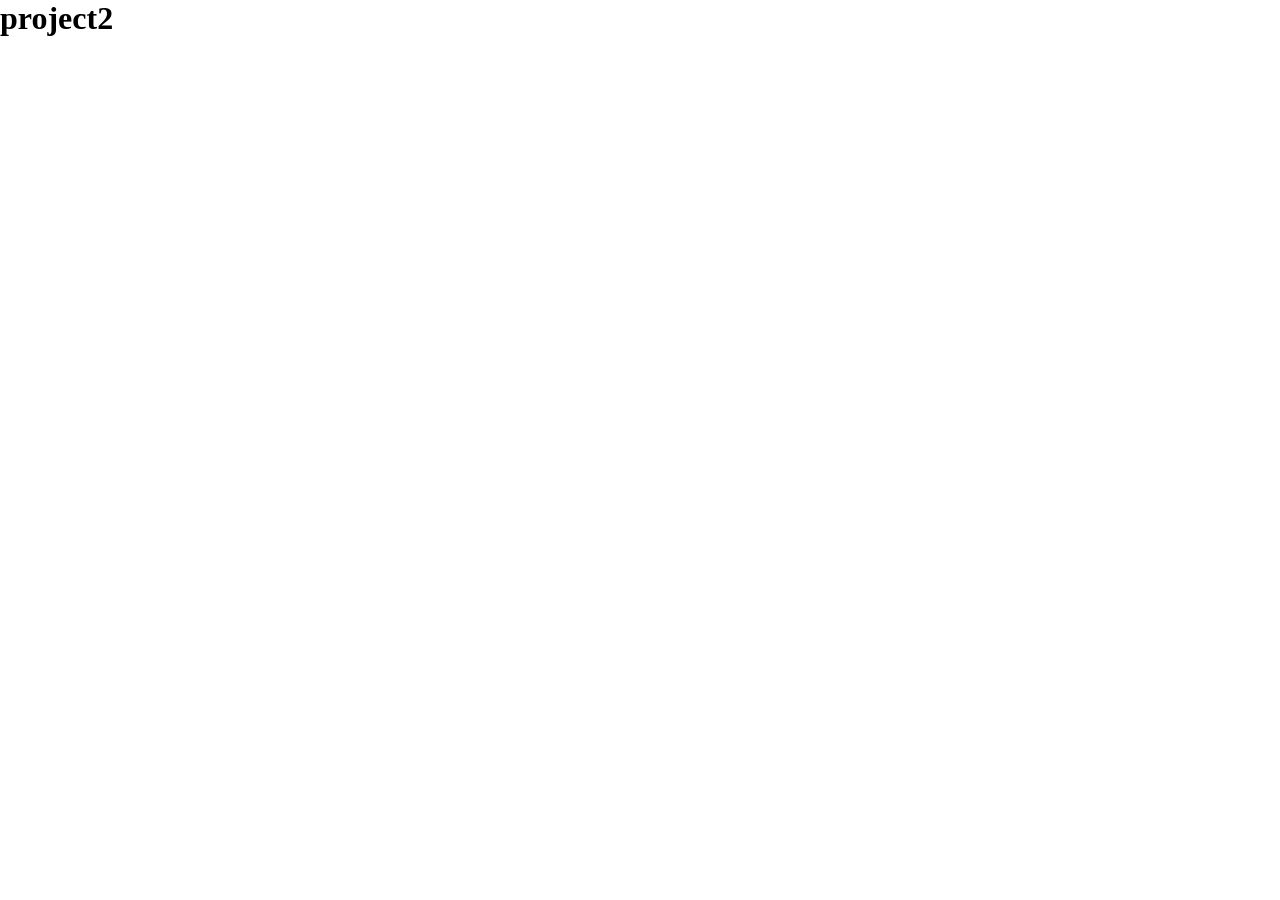
==== project2.html @ fee4c68b "Initial commit" ====
<!DOCTYPE html>
<html lang="en">
<head>
    <meta charset="UTF-8">
    <meta http-equiv="X-UA-Compatible" content="IE=edge">
    <meta name="viewport" content="width=device-width, initial-scale=1.0">
    <link rel="stylesheet" href="./assets/css/project2.css">
    <title>project2</title>
</head>
<body>
    <h1>project2</h1>
</body>
</html>
---- assets/css/project2.css ----
* {
    padding: 0;
    margin: 0;
    box-sizing: border-box;
}
body{
}
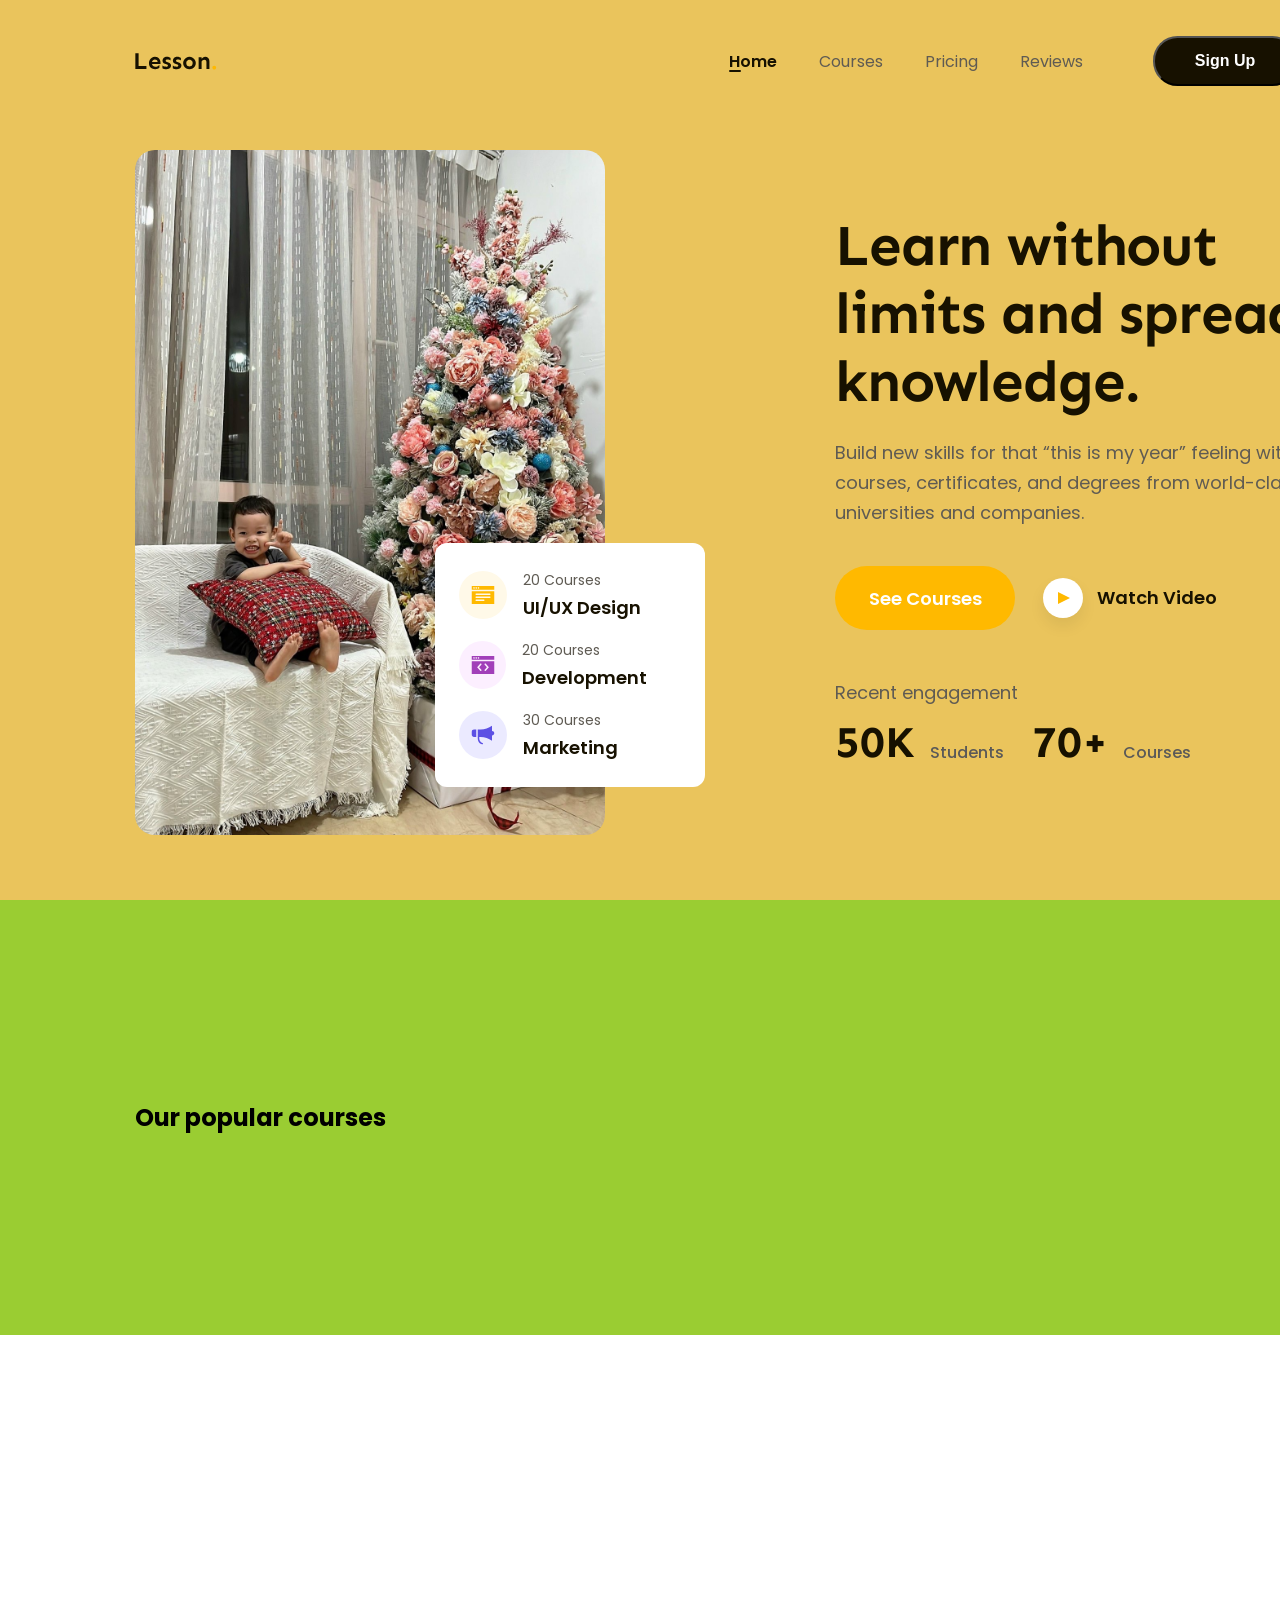
==== commit bd90213e: "12/2" ====
--- a/project2.html
+++ b/project2.html
@@ -1,13 +1,116 @@
 <!DOCTYPE html>
 <html lang="en">
-<head>
-    <meta charset="UTF-8">
-    <meta http-equiv="X-UA-Compatible" content="IE=edge">
-    <meta name="viewport" content="width=device-width, initial-scale=1.0">
-    <link rel="stylesheet" href="./assets/css/project2.css">
-    <title>project2</title>
-</head>
-<body>
-    <h1>project2</h1>
-</body>
-</html>+    <head>
+        <!-- font----------------------------------- -->
+        <link rel="preconnect" href="https://fonts.googleapis.com" />
+        <link rel="preconnect" href="https://fonts.gstatic.com" crossorigin />
+        <link
+            href="https://fonts.googleapis.com/css2?family=Poppins:ital,wght@0,100;0,200;0,300;0,400;0,600;0,700;0,900;1,100;1,200;1,300;1,400;1,500;1,600;1,700;1,800;1,900&family=Sen:wght@700&display=swap"
+            rel="stylesheet"
+        />
+
+        <meta charset="UTF-8" />
+        <meta http-equiv="X-UA-Compatible" content="IE=edge" />
+        <meta name="viewport" content="width=device-width, initial-scale=1.0" />
+        <link rel="stylesheet" href="./assets/css/project2.css" />
+        <title>project2</title>
+    </head>
+    <body>
+        <main style="height: 5000px">
+            <!--BLOCK HEADER ----------------------------------------------------->
+            <div class="block-header">
+                <!-- HEADER ----------------------------------->
+                <header class="header">
+                    <img src="./assets/img/logo.svg" alt="logo" class="logo" />
+                    <nav class="navigation">
+                        <ul>
+                            <li>
+                                <a class="home" href="#!">Home</a>
+                            </li>
+                            <li>
+                                <a href="#!">Courses</a>
+                            </li>
+                            <li>
+                                <a href="#!">Pricing</a>
+                            </li>
+                            <li>
+                                <a href="#!">Reviews</a>
+                            </li>
+                        </ul>
+                    </nav>
+                    <button class="btn">Sign Up</button>
+                </header>
+
+                <!-- HERO------------------------------------ -->
+                <div class="hero">
+                    <!-- img-block-------------- -->
+                    <div class="img-block">
+                        <img
+                            src="./assets/img/imgblock.jpg"
+                            alt=""
+                            class="img"
+                        />
+                        <div class="img-info">
+                            <div class="row">
+                                <div class="course">
+                                    <img src="./assets/img/img1.svg" alt="" />
+                                </div>
+                                <div class="desc">
+                                    <p>20 Courses</p>
+                                    <h3>UI/UX Design</h3>
+                                </div>
+                            </div>
+                            <div class="row">
+                                <div class="course">
+                                    <img src="./assets/img/img2.svg" alt="" />
+                                </div>
+                                <div class="desc">
+                                    <p>20 Courses</p>
+                                    <h3>Development</h3>
+                                </div>
+                            </div>
+                            <div class="row">
+                                <div class="course">
+                                    <img src="./assets/img/img3.svg" alt="" />
+                                </div>
+                                <div class="desc">
+                                    <p>30 Courses</p>
+                                    <h3>Marketing</h3>
+                                </div>
+                            </div>
+                        </div>
+                    </div>
+
+                    <!--info-------------------  -->
+                    <div class="info">
+                        <h1>Learn without limits and spread knowledge.</h1>
+                        <p class="desc">
+                            Build new skills for that “this is my year” feeling
+                            with courses, certificates, and degrees from
+                            world-class universities and companies.
+                        </p>
+                        <div class="action">
+                            <a href="#!" class="btn">See Courses</a>
+                            <a href="#!" class="video">
+                                <div class="video-play-btn"></div>
+                            </a>
+                            <a href="#!" class="watch">Watch Video</a>
+                        </div>
+                        <p class="recent">Recent engagement</p>
+                        <div class="data">
+                            <p>50K</p>
+                            <p>Students</p>
+                            <p>70+</p>
+                            <p>Courses</p>
+                        </div>
+                    </div>
+                </div>
+            </div>
+
+            <!-- Our popular courses -->
+            <div class="courses">
+                <h2>Our popular courses</h2>
+            </div>
+        </main>
+    </body>
+</html>
--- a/assets/css/project2.css
+++ b/assets/css/project2.css
@@ -3,5 +3,259 @@
     margin: 0;
     box-sizing: border-box;
 }
-body{
-}
+:root {
+    --primary-color: #171100;
+}
+body {
+    font-family: "poppins", sans-serif;
+}
+
+/* common */
+a {
+    text-decoration: none;
+}
+/* block header */
+.block-header {
+    width: 1440px;
+    height: 900px;
+    background: #eac45c;
+    margin: 0 auto;
+    padding: 36px 135px 65px;
+}
+.block-header .header {
+    display: flex;
+    align-items: center;
+}
+.navigation {
+    margin-left: 512px;
+}
+.navigation ul {
+    display: flex;
+    gap: 42px;
+    list-style: none;
+    text-decoration: none;
+}
+
+.block-header .navigation a {
+    font-weight: 400;
+    font-size: 16px;
+    color: #5f5b53;
+}
+.block-header .navigation .home {
+    position: relative;
+    font-weight: 600;
+    font-size: 16px;
+    text-align: center;
+    color: #171100;
+}
+.block-header .navigation .home::after {
+    content: "";
+    position: absolute;
+    left: 0;
+    top: 20px;
+    width: 12px;
+    height: 2px;
+    border-radius: 1px;
+    background: var(--primary-color);
+}
+.block-header .header .btn {
+    margin-left: 70px;
+    font-weight: 600;
+    font-size: 16px;
+    line-height: 28px;
+    text-align: center;
+    color: #ffffff;
+    width: 144px;
+    height: 50px;
+    background: #171100;
+    border-radius: 24.5px;
+}
+
+/* hero-------------------- */
+.hero {
+    margin-top: 64px;
+    display: flex;
+    align-items: center;
+}
+.hero .img-block,
+.hero .info {
+    /* background-color: yellow; */
+}
+.hero .img-block {
+    position: relative;
+}
+
+.hero .img-block .img {
+    width: 470px;
+    height: 685px;
+    border-radius: 20px;
+    object-fit: cover;
+}
+.hero .img-info {
+    width: 270px;
+    height: 244px;
+    background: #ffffff;
+    position: absolute;
+    top: 393px;
+    left: 300px;
+    border-radius: 12px;
+    padding: 24px 58px 24px 24px;
+}
+.hero .img-info .row {
+    display: flex;
+    align-items: center;
+    margin-bottom: 14px;
+}
+
+.hero .img-info .row .course {
+    width: 48px;
+    height: 48px;
+    background: #fff9e8;
+    border-radius: 50%;
+    display: flex;
+    justify-content: center;
+    align-items: center;
+}
+.hero .img-info .row:nth-child(2) .course {
+    background: #fcefff;
+}
+.hero .img-info .row:nth-child(3) .course {
+    background: #ebeaff;
+}
+.hero .img-info .row img {
+    width: 24px;
+    height: 24px;
+    border-radius: unset;
+}
+.hero .img-info .row .desc {
+    margin-left: 16px;
+}
+.hero .img-info .row .desc p {
+    font-weight: 400;
+    font-size: 14px;
+    line-height: 26px;
+    color: #5f5b53;
+}
+.hero .img-info .row .desc h3 {
+    font-weight: 600;
+    font-size: 18px;
+    line-height: 30px;
+    color: #171100;
+}
+.hero .info h1 {
+    font-weight: 700;
+    font-size: 58px;
+    line-height: 68px;
+    color: #171100;
+}
+
+/* info */
+.hero .info {
+    margin-left: 230px;
+}
+.hero .info h1 {
+    width: 470px;
+    height: 204px;
+    font-family: "Sen";
+    font-style: normal;
+    font-weight: 700;
+    font-size: 58px;
+    line-height: 68px;
+    letter-spacing: -0.02em;
+    color: #171100;
+}
+.hero .info .desc {
+    font-weight: 400;
+    font-size: 18px;
+    line-height: 30px;
+    color: #5f5b53;
+    margin-top: 22px;
+}
+
+/* action */
+.hero .info .action {
+    margin-top: 38px;
+    display: flex;
+    align-items: center;
+}
+.hero .info .action .btn {
+    display: flex;
+    justify-content: center;
+    align-items: center;
+    width: 180px;
+    height: 64px;
+    background: #ffb900;
+    border-radius: 32px;
+    font-weight: 600;
+    font-size: 18px;
+    color: #ffffff;
+    border: unset;
+}
+.hero .info .action .video {
+    width: 40px;
+    height: 40px;
+    left: 1043px;
+    top: 580px;
+    background: #ffffff;
+    margin-left: 28px;
+    border-radius: 50%;
+    border: unset;
+    display: flex;
+    align-items: center;
+    box-shadow: 0px 8px 16px rgba(0, 0, 0, 0.07);
+    /* justify-content: center; */
+}
+.hero .info .action .video .video-play-btn {
+    margin-left: 15px;
+    width: 12px;
+    height: 12px;
+    background: #ffb900;
+    text-align: center;
+    clip-path: polygon(0 0, 100% 50%, 0 100%);
+}
+.hero .info .action .watch {
+    font-weight: 600;
+    font-size: 18px;
+    line-height: 30px;
+    color: #171100;
+    margin-left: 14px;
+}
+.hero .info .recent {
+    font-weight: 400;
+    font-size: 18px;
+    line-height: 30px;
+    color: #5f5b53;
+    margin-top: 48px;
+}
+.hero .info .data {
+    margin-top: 8px;
+    display: flex;
+}
+.hero .info .data p:nth-child(1),
+.hero .info .data p:nth-child(3) {
+    font-family: "Sen";
+    font-weight: 700;
+    font-size: 44px;
+    color: #171100;
+    line-height: 54px;
+}
+
+.hero .info .data p:nth-child(3) {
+    margin-left: 28px;
+}
+.hero .info .data p:nth-child(2),
+.hero .info .data p:nth-child(4) {
+    font-family: "Poppins";
+    font-weight: 500;
+    font-size: 16px;
+    color: #5a5958;
+    margin-left: 15px;
+    margin-top: 10px;
+    line-height: 54px;
+}
+
+/* Our popular courses--------------------------------- */
+.courses {
+    padding: 200px 135px;
+    background: yellowgreen;
+}
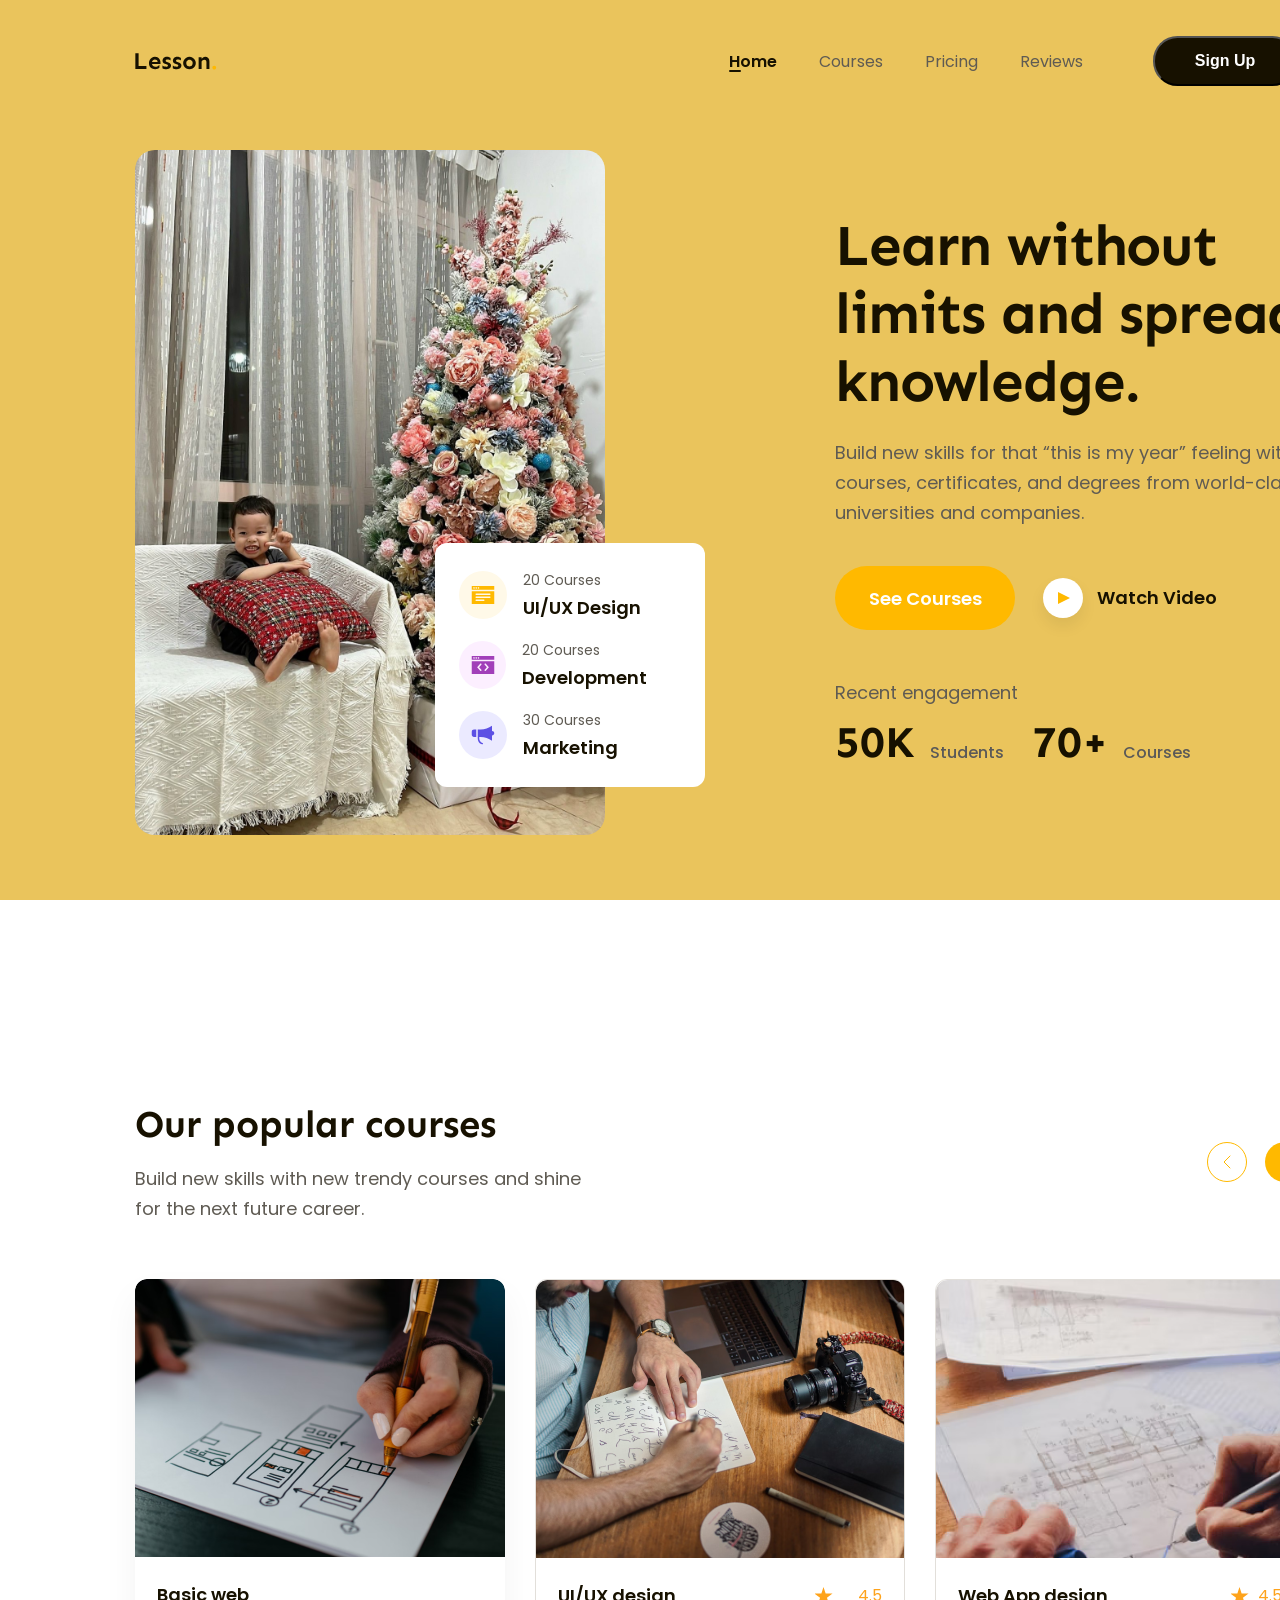
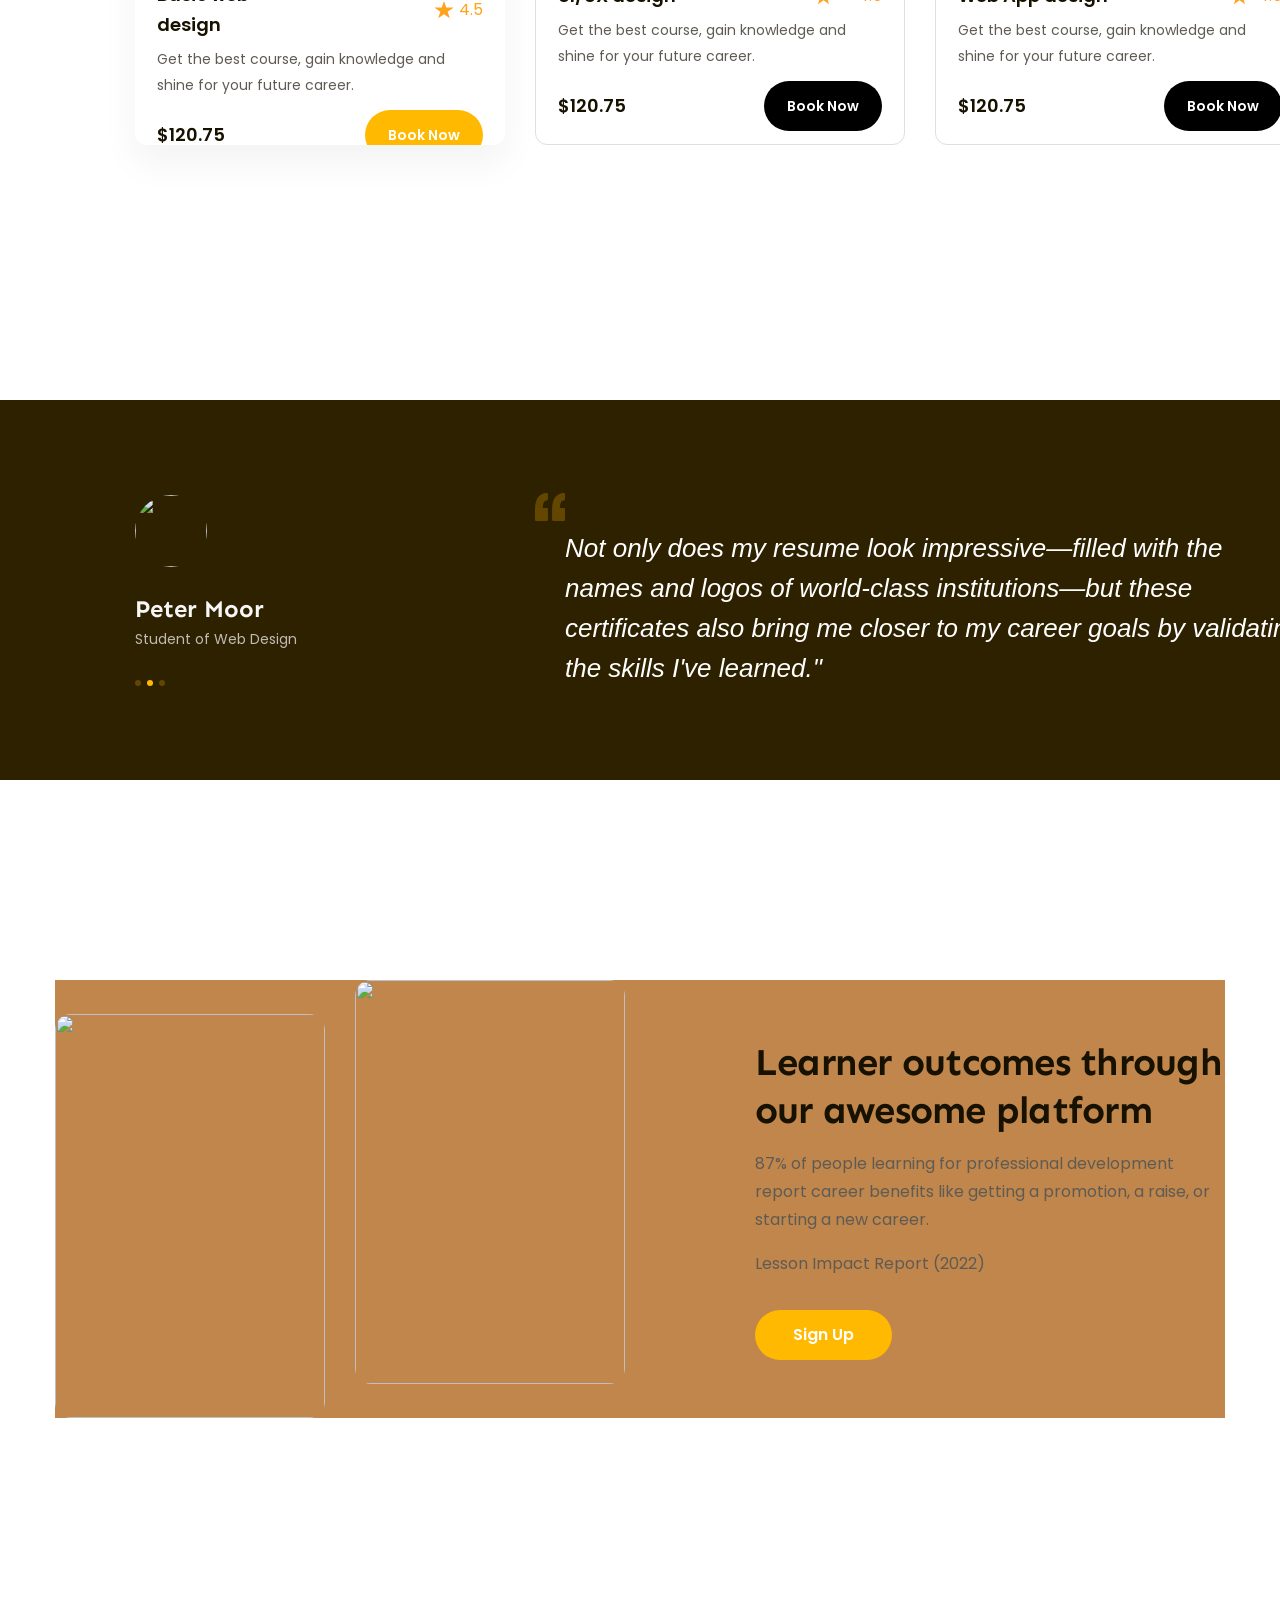
==== commit d88fb9ff: "update 23/1" ====
--- a/project2.html
+++ b/project2.html
@@ -109,7 +109,107 @@
 
             <!-- Our popular courses -->
             <div class="courses">
-                <h2>Our popular courses</h2>
+                <!-- row1--------------------- -->
+                <div class="row1">
+                    <div class="info">
+                        <h2 class="our-popular">Our popular courses</h2>
+                        <p class="desc">
+                            Build new skills with new trendy courses and shine
+                            for the next future career.
+                        </p>
+                    </div>
+                    <div class="action">
+                        <img src="./assets/img/action1.svg" alt="" />
+                        <img src="./assets/img/action2.svg" alt="" />
+                    </div>
+                </div>
+
+                <!-- row2------------------------ -->
+                <div class="row2">
+                    <div class="row2-block">
+                        <img src="./assets/img/row2-img.png" alt="" />
+                        <div class="star-block">
+                            <h3>Basic web design</h3>
+                            <img src="./assets/img/star.svg" alt="star" />
+                            <p>4.5</p>
+                        </div>
+                        <p class="desc">
+                            Get the best course, gain knowledge and shine for
+                            your future career.
+                        </p>
+                        <div class="end">
+                            <div class="price">$120.75</div>
+                            <a href="#!">Book Now</a>
+                        </div>
+                    </div>
+                    <div class="row2-block">
+                        <img src="./assets/img/row2-img2.png" alt="" />
+                        <div class="star-block">
+                            <h3>UI/UX design</h3>
+                            <img src="./assets/img/star.svg" alt="star" />
+                            <p>4.5</p>
+                        </div>
+                        <p class="desc">
+                            Get the best course, gain knowledge and shine for
+                            your future career.
+                        </p>
+                        <div class="end">
+                            <div class="price">$120.75</div>
+                            <a href="#!">Book Now</a>
+                        </div>
+                    </div>
+                    <div class="row2-block">
+                        <img src="./assets/img/row2-img3.png" alt="" />
+                        <div class="star-block">
+                            <h3>Web App design</h3>
+                            <img src="./assets/img/star.svg" alt="star" />
+                            <p>4.5</p>
+                        </div>
+                        <p class="desc">
+                            Get the best course, gain knowledge and shine for
+                            your future career.
+                        </p>
+                        <div class="end">
+                            <div class="price">$120.75</div>
+                            <a href="#!">Book Now</a>
+                        </div>
+                    </div>
+                </div>
+            </div>
+
+            <!-- PETER MOOR -->
+            <div class="peter">
+                <div class="peter-avatar-block">
+                    <img src="./assets/img/avatar-peter.jpg" alt="" />
+                    <div class="name">Peter Moor</div>
+                    <span class="work">Student of Web Design</span>
+                    <div class="dot"></div>
+                </div>
+                <div class="feedback">
+                    <img src="./assets/img/''.svg" alt="" />
+                    <blockquote class="cmt">
+                        Not only does my resume look impressive—filled with the
+                        names and logos of world-class institutions—but these
+                        certificates also bring me closer to my career goals by
+                        validating the skills I've learned."
+                    </blockquote>
+                </div>
+            </div>
+
+            <!-- Platform -->
+            <div class="platform">
+                <img src="./assets/img/platform-img1.jpg" alt="" />
+                <img src="./assets/img/platform-img2.jpg" alt="" />
+                <div class="info">
+                    <h2>Learner outcomes through our awesome platform</h2>
+                    <p>
+                        87% of people learning for professional development
+                        report career benefits like getting a promotion, a
+                        raise, or starting a new career.
+                    </p>
+                    <p>Lesson Impact Report (2022)</p>
+                    <a href="#!">Sign Up</a>
+                </div>
             </div>
         </main>
     </body>
--- a/assets/css/project2.css
+++ b/assets/css/project2.css
@@ -140,13 +140,13 @@
     font-weight: 600;
     font-size: 18px;
     line-height: 30px;
-    color: #171100;
+    color: var(--primary-color);
 }
 .hero .info h1 {
     font-weight: 700;
     font-size: 58px;
     line-height: 68px;
-    color: #171100;
+    color: var(--primary-color);
 }
 
 /* info */
@@ -162,7 +162,7 @@
     font-size: 58px;
     line-height: 68px;
     letter-spacing: -0.02em;
-    color: #171100;
+    color: var(--primary-color);
 }
 .hero .info .desc {
     font-weight: 400;
@@ -217,7 +217,7 @@
     font-weight: 600;
     font-size: 18px;
     line-height: 30px;
-    color: #171100;
+    color: var(--primary-color);
     margin-left: 14px;
 }
 .hero .info .recent {
@@ -236,7 +236,7 @@
     font-family: "Sen";
     font-weight: 700;
     font-size: 44px;
-    color: #171100;
+    color: var(--primary-color);
     line-height: 54px;
 }
 
@@ -257,5 +257,257 @@
 /* Our popular courses--------------------------------- */
 .courses {
     padding: 200px 135px;
-    background: yellowgreen;
-}
+    /* background: yellowgreen; */
+    width: 1440px;
+    height: 900px;
+    margin: 0 auto;
+}
+.courses .row1 {
+    display: flex;
+    align-items: center;
+    justify-content: space-between;
+}
+.courses .row1 .info .our-popular {
+    font-family: "Sen";
+    font-style: normal;
+    font-weight: 700;
+    font-size: 38px;
+    line-height: 48px;
+    color: var(--primary-color);
+}
+.courses .row1 .info .desc {
+    font-weight: 400;
+    font-size: 18px;
+    line-height: 30px;
+    color: #5f5b53;
+    width: 458px;
+    height: 60px;
+    margin-top: 16px;
+}
+.courses .row1 .action {
+    display: flex;
+    align-items: center;
+    gap: 18px;
+}
+
+/* row2----------------------- */
+.courses .row2 {
+    margin-top: 55px;
+    display: flex;
+    align-items: center;
+    justify-content: center;
+    gap: 30px;
+}
+.courses .row2 .row2-block {
+    width: 370px;
+    height: 466px;
+    box-shadow: 0px 18px 36px rgba(0, 0, 0, 0.05);
+    border-radius: 12px;
+    overflow: hidden;
+}
+.courses .row2 .row2-block:nth-child(2) .end a,
+.courses .row2 .row2-block:nth-child(3) .end a {
+    background: black;
+}
+.courses .row2 .row2-block:nth-child(2),
+.courses .row2 .row2-block:nth-child(3) {
+    box-shadow: unset;
+    border: 1px solid #e2dfda;
+}
+.courses .row2 .row2-block img {
+    object-fit: cover;
+    width: 370px;
+    height: 278px;
+}
+.courses .row2 .row2-block .star-block {
+    margin: 16px 22px 0;
+    display: flex;
+    justify-content: space-between;
+    align-items: center;
+}
+.courses .row2-block .star-block h3 {
+    font-weight: 600;
+    font-size: 18px;
+    line-height: 30px;
+    color: var(--primary-color);
+}
+.courses .row2-block .star-block img {
+    width: 18px;
+    height: 18px;
+    margin: 0 6px 0 119px;
+}
+
+.courses .row2-block .star-block p {
+    font-weight: 400;
+    font-size: 16px;
+    line-height: 28px;
+    color: #fea31b;
+}
+.courses .row2-block .desc {
+    font-weight: 400;
+    font-size: 14px;
+    line-height: 26px;
+    color: #5f5b53;
+    margin: 6px 22px 0;
+    width: 326px;
+    height: 52px;
+}
+.courses .row2-block .end {
+    margin: 12px 22px 0;
+    display: flex;
+    justify-content: space-between;
+    align-items: center;
+}
+.courses .row2-block .end .price {
+    font-weight: 600;
+    font-size: 18px;
+    line-height: 30px;
+    color: #171100;
+}
+.courses .row2-block .end a {
+    width: 118px;
+    height: 50px;
+    background: #ffb900;
+    border-radius: 25px;
+    font-weight: 600;
+    font-size: 14px;
+    color: #ffffff;
+    display: flex;
+    justify-content: center;
+    align-items: center;
+}
+.peter {
+    width: 1440px;
+    height: 380px;
+    background: #2e2100;
+    margin: 200px auto 0;
+    display: flex;
+    align-items: center;
+    justify-content: space-between;
+    padding: 96px 135px;
+}
+
+.peter .peter-avatar-block img {
+    width: 72px;
+    height: 72px;
+    border-radius: 50%;
+    object-fit: cover;
+}
+.peter .peter-avatar-block .name {
+    font-family: "Sen";
+    font-style: normal;
+    font-weight: 700;
+    font-size: 24px;
+    line-height: 34px;
+    color: #f7f7f7;
+    margin-top: 18px;
+}
+.peter .peter-avatar-block .work {
+    font-weight: 400;
+    font-size: 14px;
+    line-height: 26px;
+    color: #bfbcb3;
+    margin-top: 4px;
+}
+.peter .peter-avatar-block .dot {
+    width: 6px;
+    height: 6px;
+    border-radius: 50%;
+    background: #ffb900;
+    margin: 28px 12px 0;
+    position: relative;
+}
+
+.peter .peter-avatar-block .dot::before {
+    content: "";
+    width: 6px;
+    height: 6px;
+    border-radius: 50%;
+    position: absolute;
+    left: -12px;
+    top: 0;
+    background: #634700;
+}
+.peter .peter-avatar-block .dot::after {
+    content: "";
+    width: 6px;
+    height: 6px;
+    border-radius: 50%;
+    position: absolute;
+    left: 12px;
+    top: 0;
+    background: #634700;
+}
+.peter .cmt {
+    position: relative;
+    font-style: italic;
+    width: 740px;
+    height: 160px;
+    font-weight: 400;
+    font-size: 26px;
+    line-height: 40px;
+    color: #ffffff;
+    margin-left: 30px;
+}
+
+/* platform */
+.platform {
+    width: 1170px;
+    height: 438px;
+    background-color: #c0864c;
+    display: flex;
+    align-items: center;
+    margin: 200px auto 0;
+}
+
+.platform img {
+    width: 270px;
+    height: 404px;
+    object-fit: cover;
+    border-radius: 16px;
+}
+.platform img:first-child {
+    margin-top: auto;
+}
+.platform img:nth-child(2) {
+    margin-left: 30px;
+    margin-bottom: auto;
+}
+.platform .info {
+    margin-left: 130px;
+}
+.platform .info h2 {
+    font-family: "Sen";
+    font-style: normal;
+    font-weight: 700;
+    font-size: 38px;
+    line-height: 48px;
+    letter-spacing: -0.02em;
+    color: #171100;
+    width: 470px;
+    height: 96px;
+    display: block;
+}
+
+.platform .info p {
+    font-style: normal;
+    font-weight: 400;
+    font-size: 16px;
+    line-height: 28px;
+    color: #5f5b53;
+    margin-top: 16px;
+}
+.platform .info a {
+    display: flex;
+    justify-content: center;
+    align-items: center;
+    width: 137px;
+    height: 50px;
+    background: #ffb900;
+    border-radius: 26px;
+    margin-top: 32px;
+    font-weight: 600;
+    font-size: 16px;
+    line-height: 28px;
+    color: #ffffff;
+}
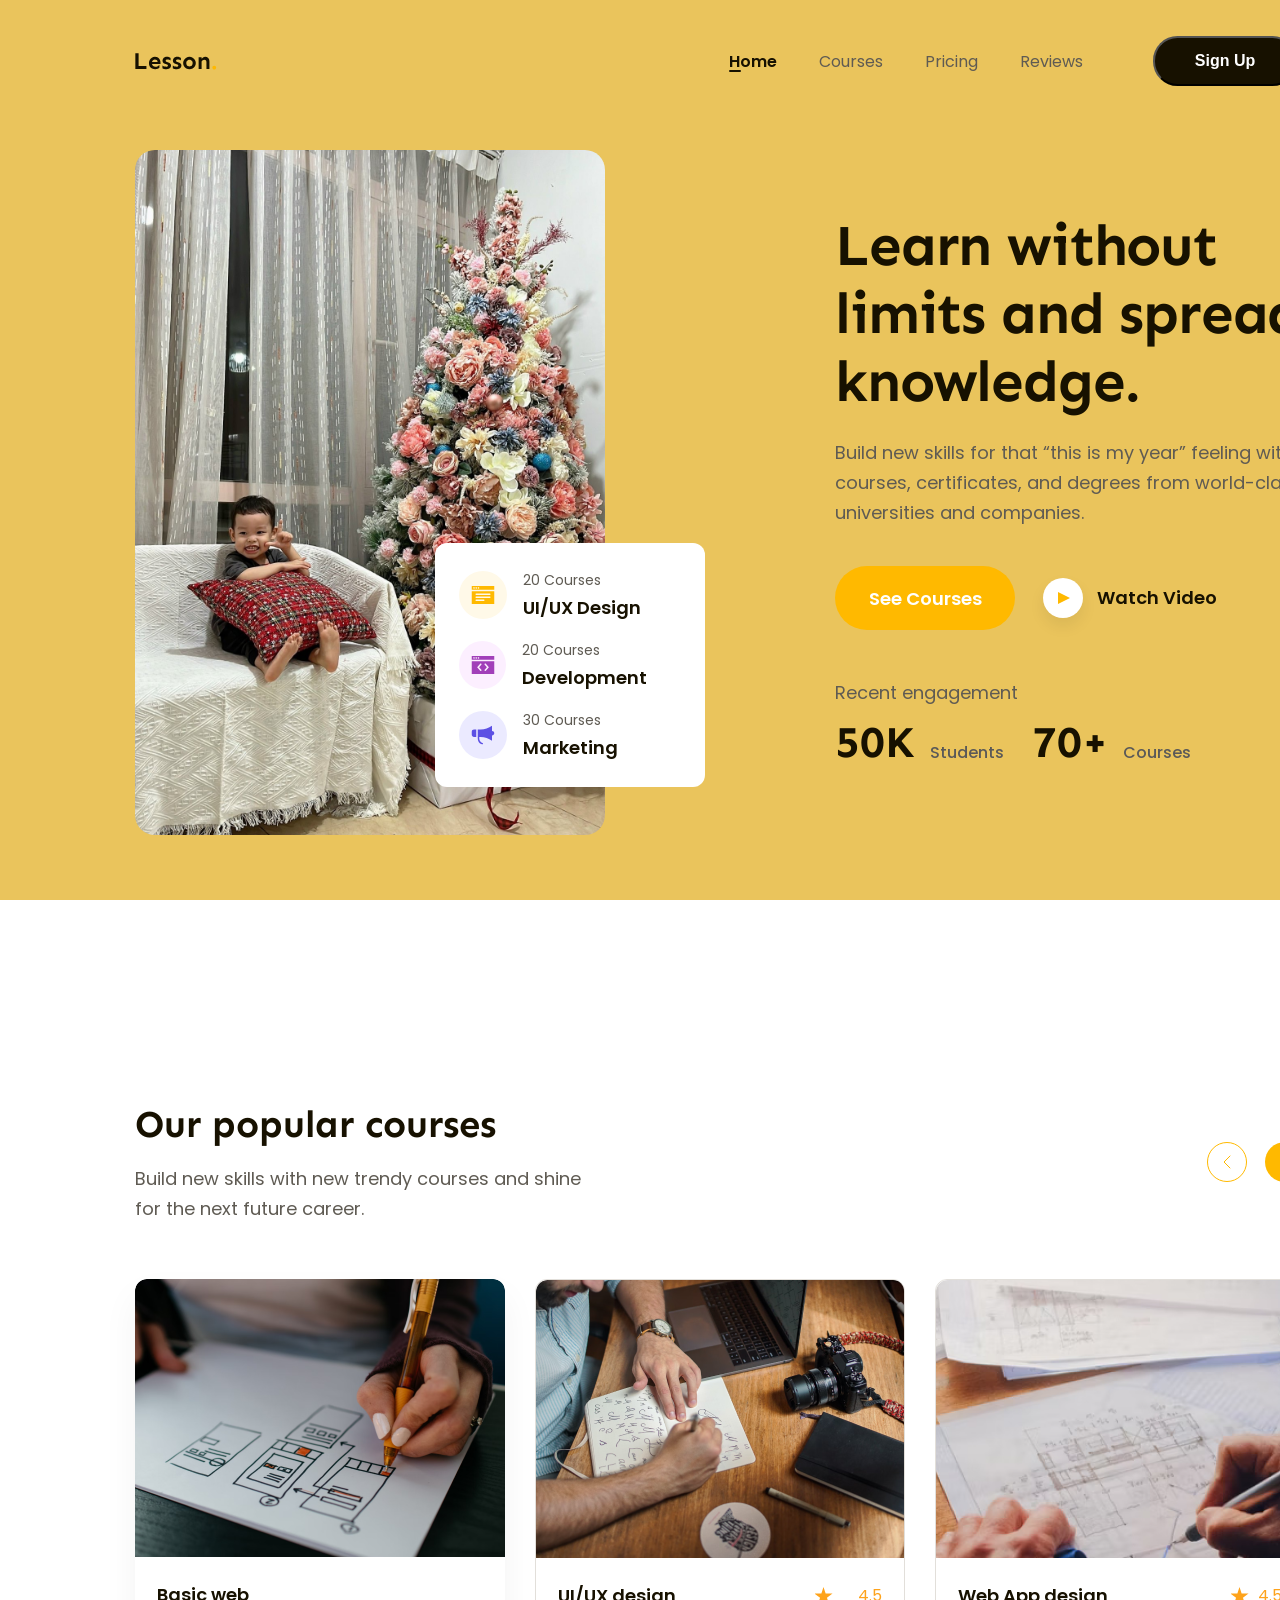
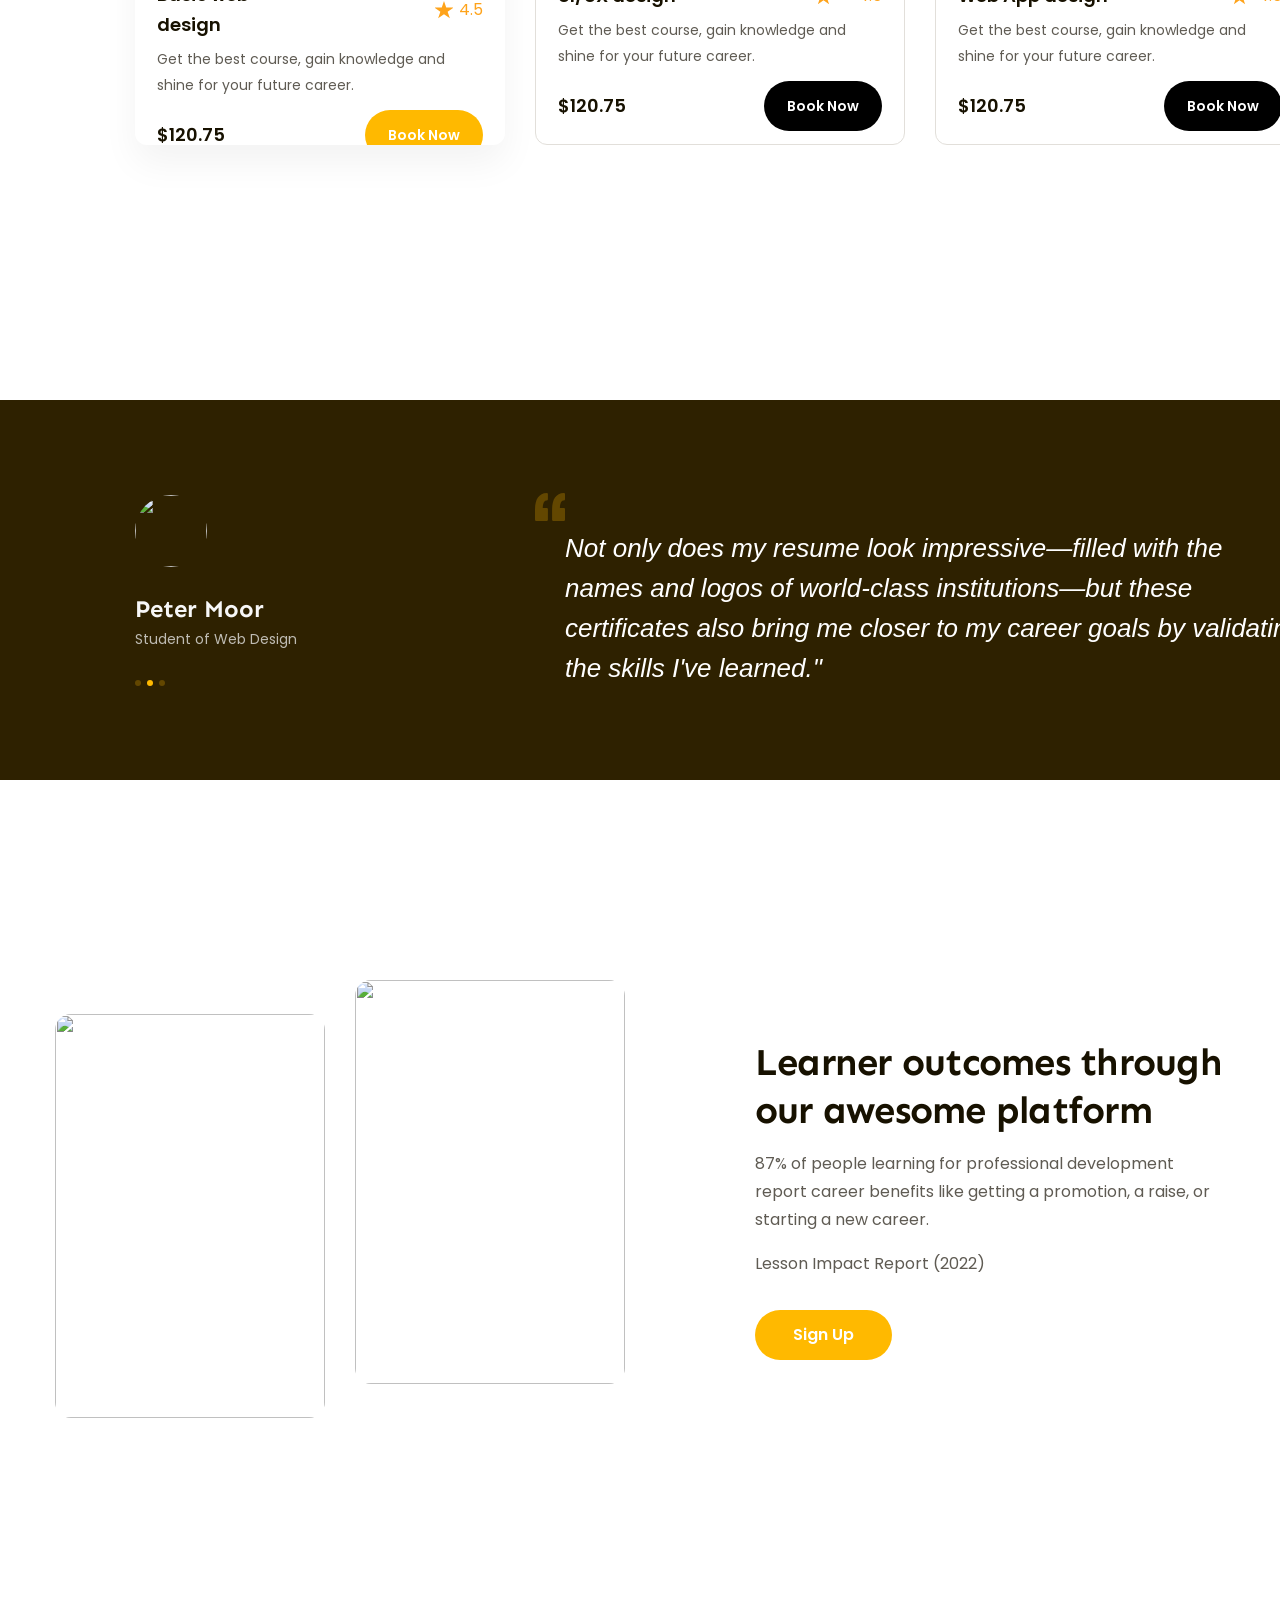
==== commit 483b6e3d: "23/1" ====
--- a/project2.html
+++ b/project2.html
@@ -210,6 +210,14 @@
                     <p>Lesson Impact Report (2022)</p>
                     <a href="#!">Sign Up</a>
                 </div>
+                <div class="platform2">
+                    <div class="info">
+                        <h2>
+                            Take the next step toward your personal and
+                            professional goals with Lesson.
+                        </h2>
+                    </div>
+                </div>
             </div>
         </main>
     </body>
--- a/assets/css/project2.css
+++ b/assets/css/project2.css
@@ -454,7 +454,7 @@
 .platform {
     width: 1170px;
     height: 438px;
-    background-color: #c0864c;
+    /* background-color: #c0864c; */
     display: flex;
     align-items: center;
     margin: 200px auto 0;
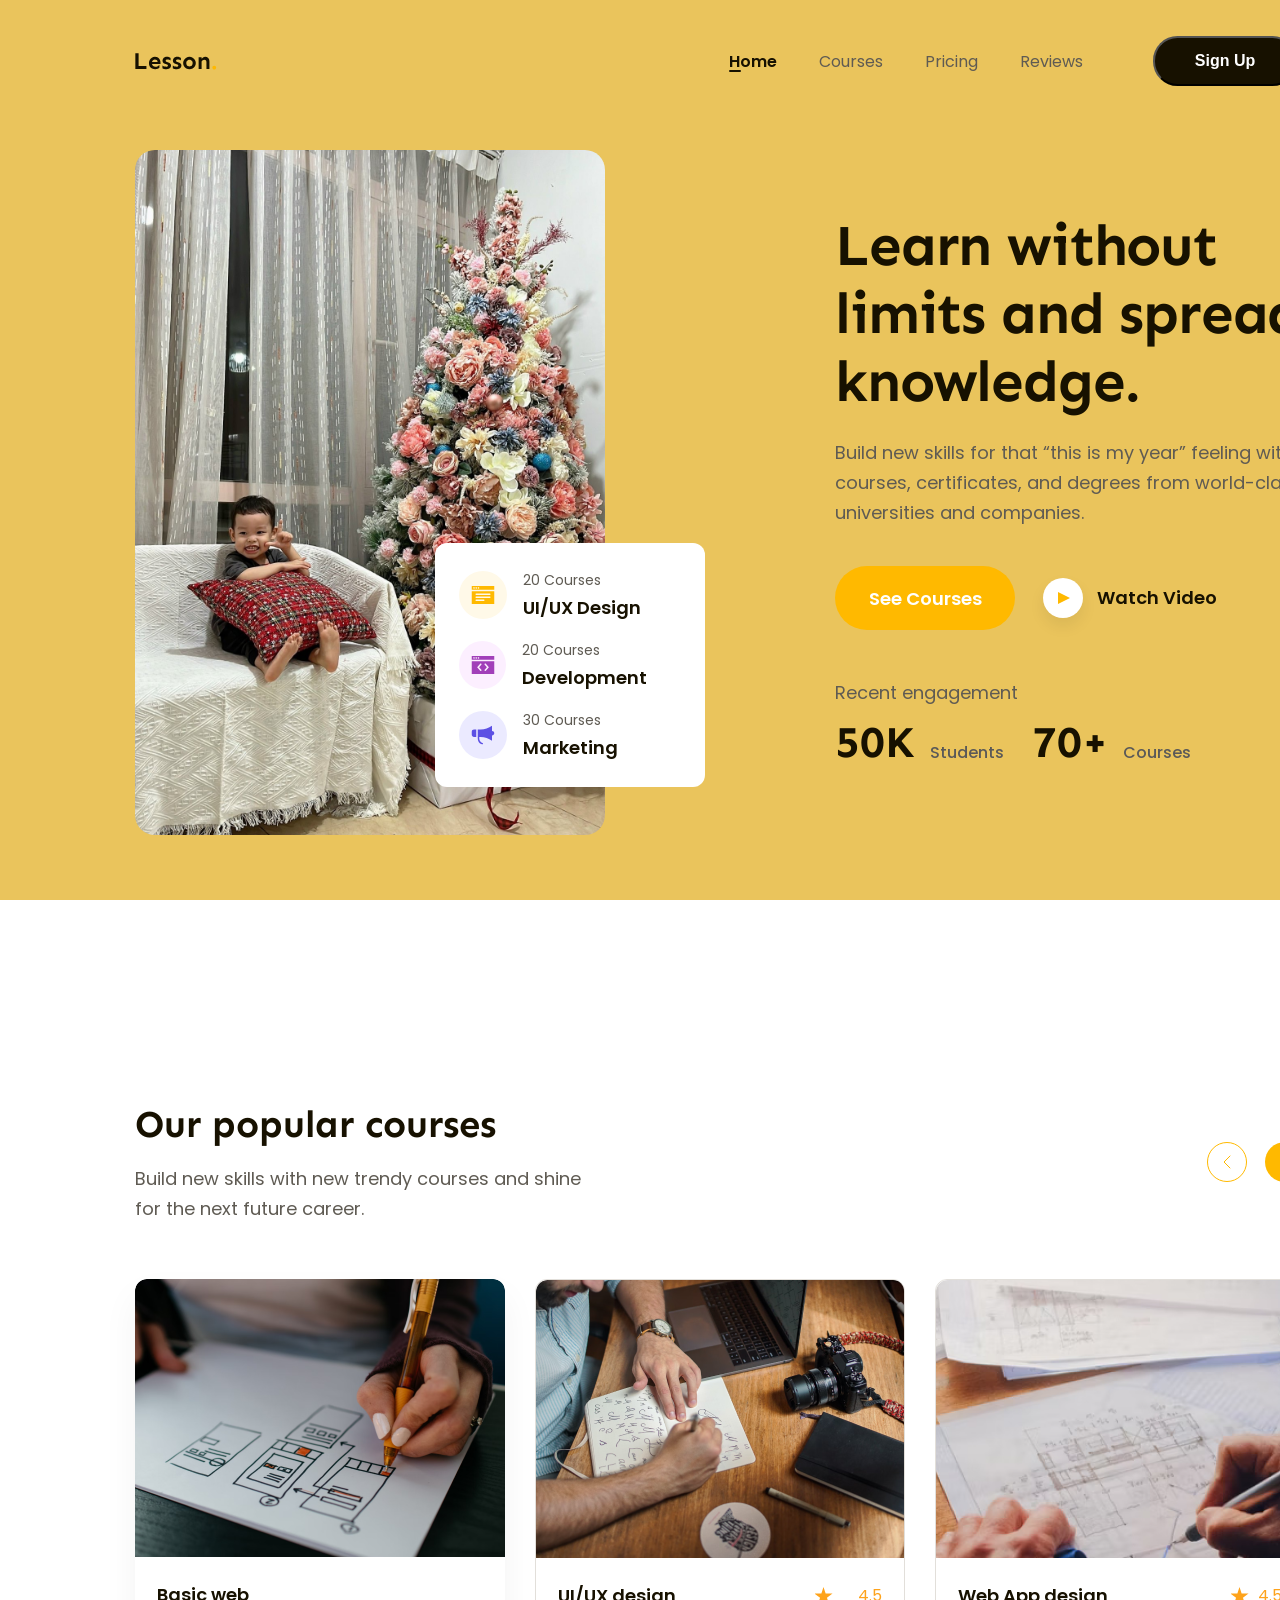
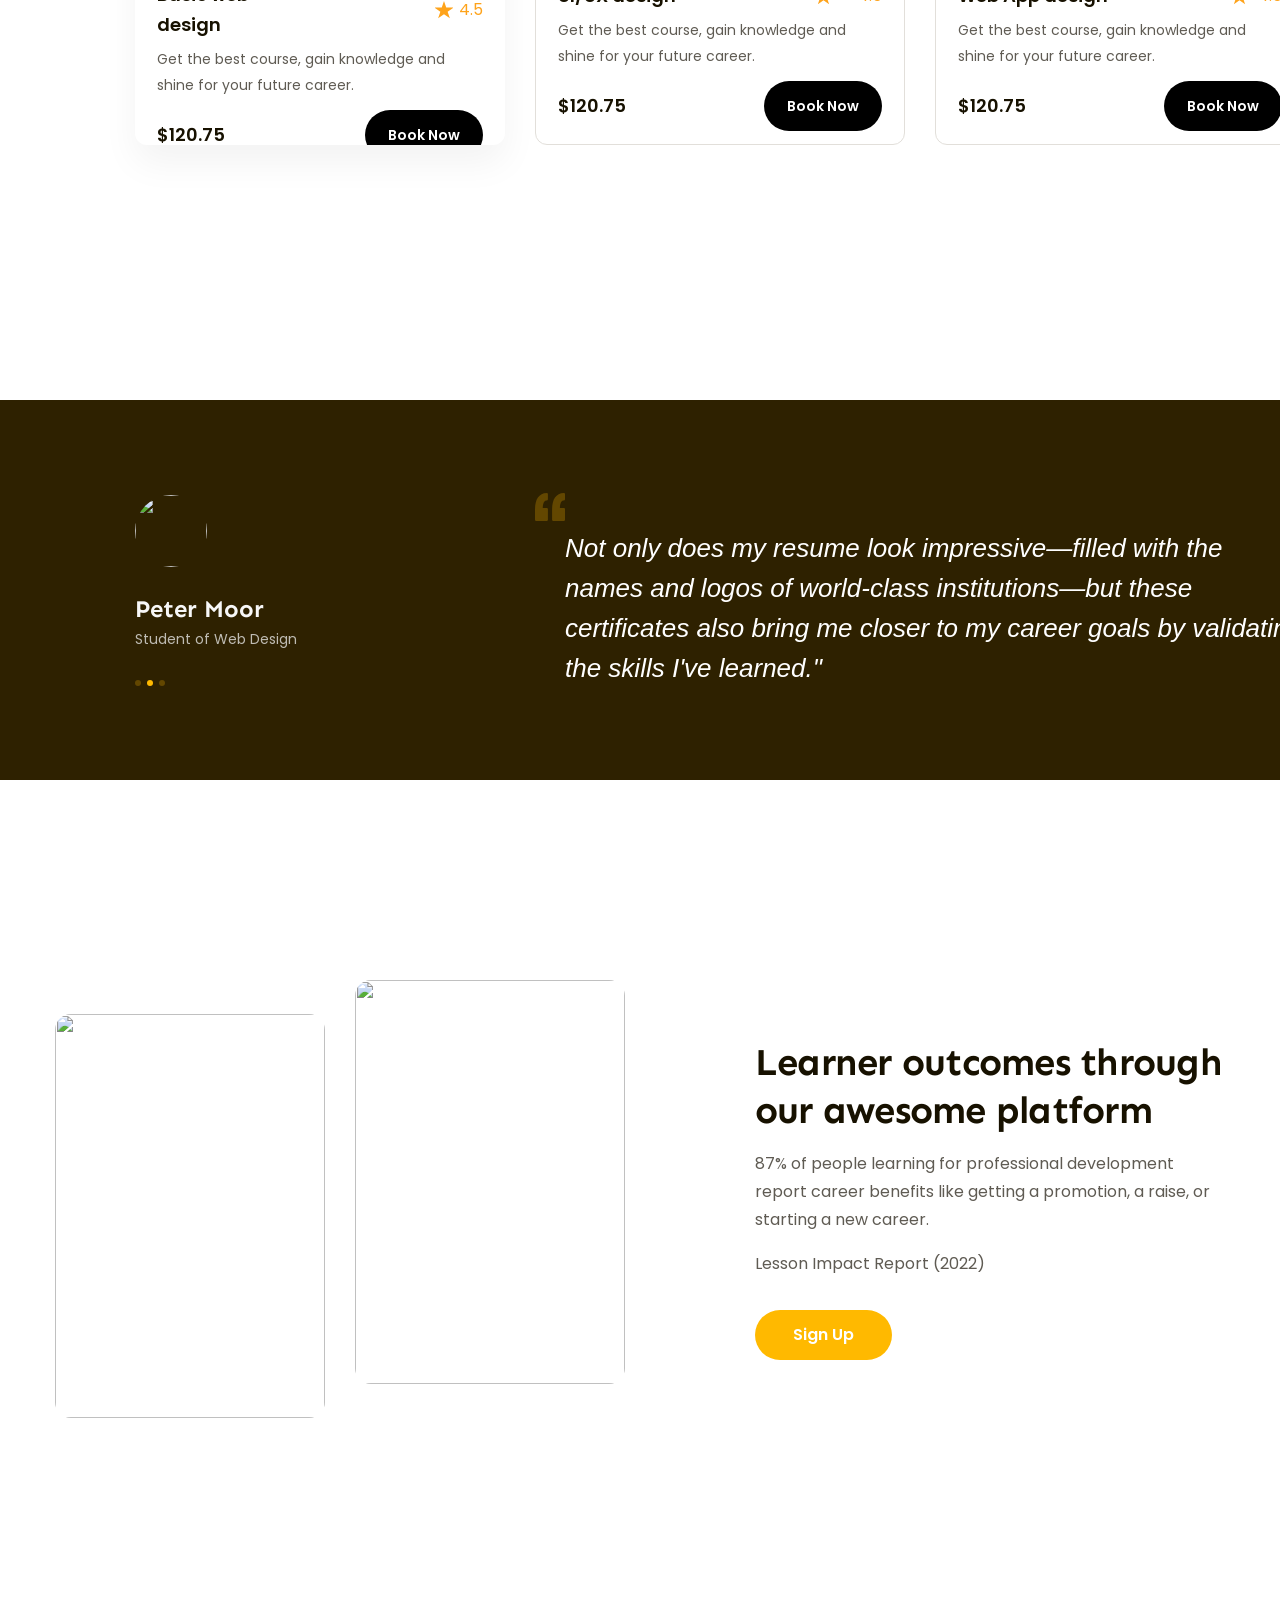
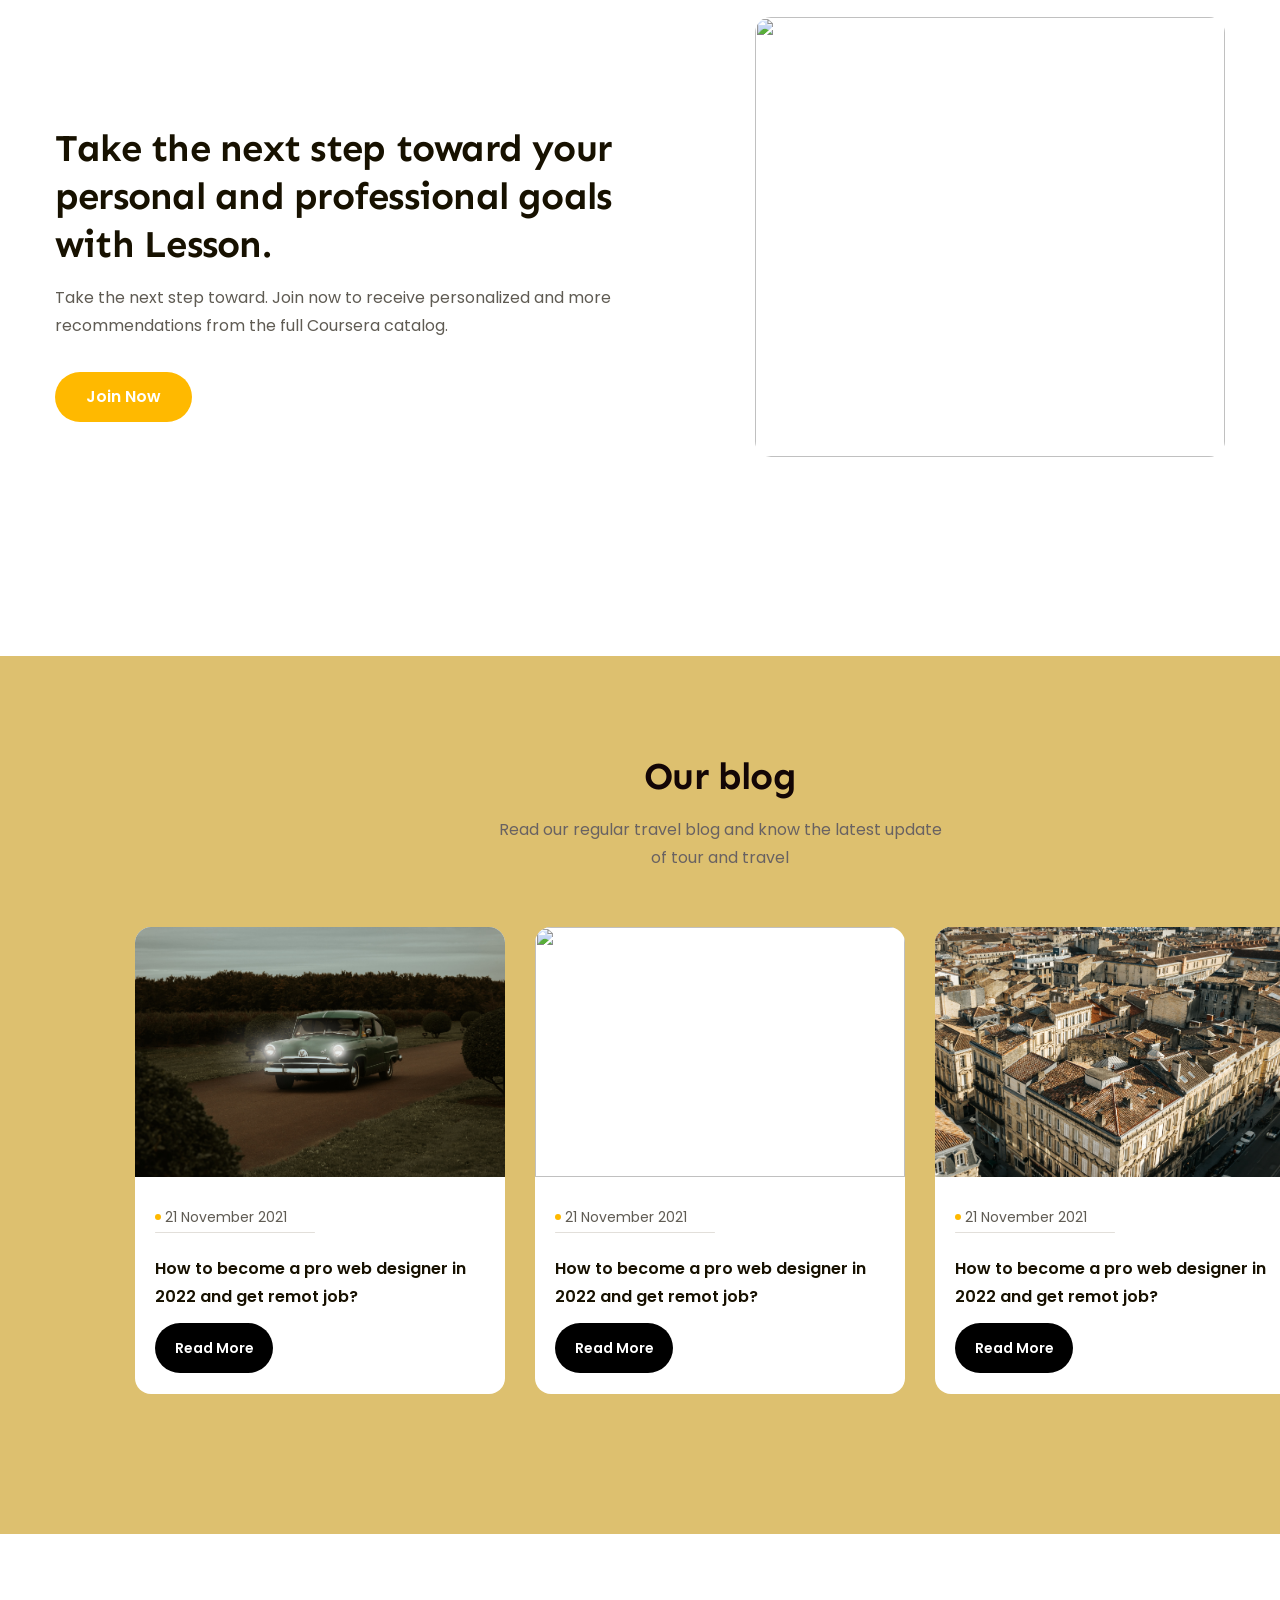
==== commit 31b2148d: "13/2" ====
--- a/project2.html
+++ b/project2.html
@@ -210,14 +210,65 @@
                     <p>Lesson Impact Report (2022)</p>
                     <a href="#!">Sign Up</a>
                 </div>
-                <div class="platform2">
-                    <div class="info">
-                        <h2>
-                            Take the next step toward your personal and
-                            professional goals with Lesson.
-                        </h2>
-                    </div>
-                </div>
+            </div>
+
+            <!-- platform 2 -->
+            <div class="platform2">
+                <div class="info">
+                    <h2>
+                        Take the next step toward your personal and professional
+                        goals with Lesson.
+                    </h2>
+                    <p>
+                        Take the next step toward. Join now to receive
+                        personalized and more recommendations from the full
+                        Coursera catalog.
+                    </p>
+                    <a href="#!">Join Now</a>
+                </div>
+                <img src="./assets/img/platform-img2.jpg" alt="" />
+            </div>
+
+            <!-- Blog -->
+            <div class="Blog">
+                <h2>Our blog</h2>
+                <p class="desc">
+                    Read our regular travel blog and know the latest update of
+                    tour and travel
+                </p>
+                <div class="row">
+                    <div class="block">
+                        <img src="./assets/img/blog-img1.jpg" alt="" />
+                        <div class="date">21 November 2021</div>
+                        <span></span>
+                        <h3>
+                            How to become a pro web designer in 2022 and get
+                            remot job?
+                        </h3>
+                        <a href="#!">Read More</a>
+                    </div>
+                    <div class="block">
+                        <img src="./assets/img/blog-img2.jpg" alt="" />
+                        <div class="date">21 November 2021</div>
+                        <span></span>
+                        <h3>
+                            How to become a pro web designer in 2022 and get
+                            remot job?
+                        </h3>
+                        <a href="#!">Read More</a>
+                    </div>
+                    <div class="block">
+                        <img src="./assets/img/blog-img3.jpg" alt="" />
+                        <div class="date">21 November 2021</div>
+                        <span></span>
+                        <h3>
+                            How to become a pro web designer in 2022 and get
+                            remot job?
+                        </h3>
+                        <a href="#!">Read More</a>
+                    </div>
+                </div>
+                <div class="dot"></div>
             </div>
         </main>
     </body>
--- a/assets/css/project2.css
+++ b/assets/css/project2.css
@@ -367,7 +367,7 @@
 .courses .row2-block .end a {
     width: 118px;
     height: 50px;
-    background: #ffb900;
+    background: black;
     border-radius: 25px;
     font-weight: 600;
     font-size: 14px;
@@ -375,6 +375,10 @@
     display: flex;
     justify-content: center;
     align-items: center;
+}
+.courses .row2 a:hover{
+    background: #FFB900;
+
 }
 .peter {
     width: 1440px;
@@ -511,3 +515,157 @@
     line-height: 28px;
     color: #ffffff;
 }
+.platform2 {
+    width: 1170px;
+    height: 438px;
+    /* background-color: #c0864c; */
+    display: flex;
+    align-items: center;
+    margin: 200px auto 0;
+}
+.platform2 .info h2 {
+    font-family: "Sen";
+    font-style: normal;
+    font-weight: 700;
+    font-size: 38px;
+    line-height: 48px;
+    letter-spacing: -0.02em;
+    color: #171100;
+    margin-top: 71px;
+    width: 570px;
+    height: 144px;
+}
+.platform2 .info p {
+    font-weight: 400;
+    font-size: 16px;
+    line-height: 28px;
+    color: #5f5b53;
+    margin-top: 16px;
+}
+.platform2 .info a {
+    display: flex;
+    justify-content: center;
+    align-items: center;
+    width: 137px;
+    height: 50px;
+    background: #ffb900;
+    border-radius: 26px;
+    margin-top: 32px;
+    font-weight: 600;
+    font-size: 16px;
+    line-height: 28px;
+    color: #ffffff;
+}
+.platform2 img {
+    width: 470px;
+    height: 440px;
+    object-fit: cover;
+    border-radius: 16px;
+}
+.Blog {
+    width: 1440px;
+    height: 878px;
+    background: #ddc06f;
+    margin: 200px auto 0;
+    padding: 96px 135px;
+}
+.Blog h2 {
+    font-family: "Sen";
+    font-style: normal;
+    font-weight: 700;
+    font-size: 38px;
+    line-height: 48px;
+    text-align: center;
+    letter-spacing: -0.02em;
+    color: #130606;
+}
+.Blog .desc {
+    width: 448px;
+    height: 56px;
+    font-weight: 400;
+    font-size: 16px;
+    line-height: 28px;
+    text-align: center;
+    margin: 16px auto 0;
+    color: #696262;
+}
+.Blog .row {
+    display: flex;
+    justify-content: space-between;
+    align-items: center;
+    margin-top: 55px;
+}
+.Blog .row .block {
+    width: 370px;
+    height: 467px;
+    background: #ffffff;
+    border-radius: 16px;
+    overflow: hidden;
+}
+.block .row .block:hover {
+    box-shadow: 0px 16px 32px rgba(0, 0, 0, 0.5);
+}
+.Blog .row .block img {
+    width: 370px;
+    height: 250px;
+    object-fit: cover;
+}
+.Blog .row .block .date {
+    font-weight: 400;
+    font-size: 14px;
+    line-height: 26px;
+    color: #5f5b53;
+    margin-top: 20px;
+    margin-left: 30px;
+    position: relative;
+}
+.Blog .row .block .date::before {
+    content: "";
+    position: absolute;
+    width: 6px;
+    height: 6px;
+    background: #ffb900;
+    border-radius: 50%;
+    top: 50%;
+    transform: translateY(-50%);
+    left: -10px;
+}
+.Blog .row .block .date::after {
+    content: "";
+    position: absolute;
+    width: 160px;
+    height: 1px;
+    left: -10px;
+    top: 28px;
+    background: #e2dfda;
+    border-radius: 0.5px;
+}
+.Blog .row .block h3 {
+    font-weight: 600;
+    font-size: 16px;
+    line-height: 28px;
+    color: var(--primary-color);
+    width: 330px;
+    height: 56px;
+    margin: 25px 0 0 20px;
+}
+.Blog .row .block a {
+    display: flex;
+    justify-content: center;
+    align-items: center;
+    width: 118px;
+    height: 50px;
+    background: black;
+    border-radius: 25px;
+    margin: 12px 0 0 20px;
+    font-weight: 600;
+    font-size: 14px;
+    line-height: 26px;
+    text-align: center;
+    color: #ffffff;
+}
+.Blog .row .block a:hover {
+    background: #ffb900;
+}
+.Blog .dot {
+}
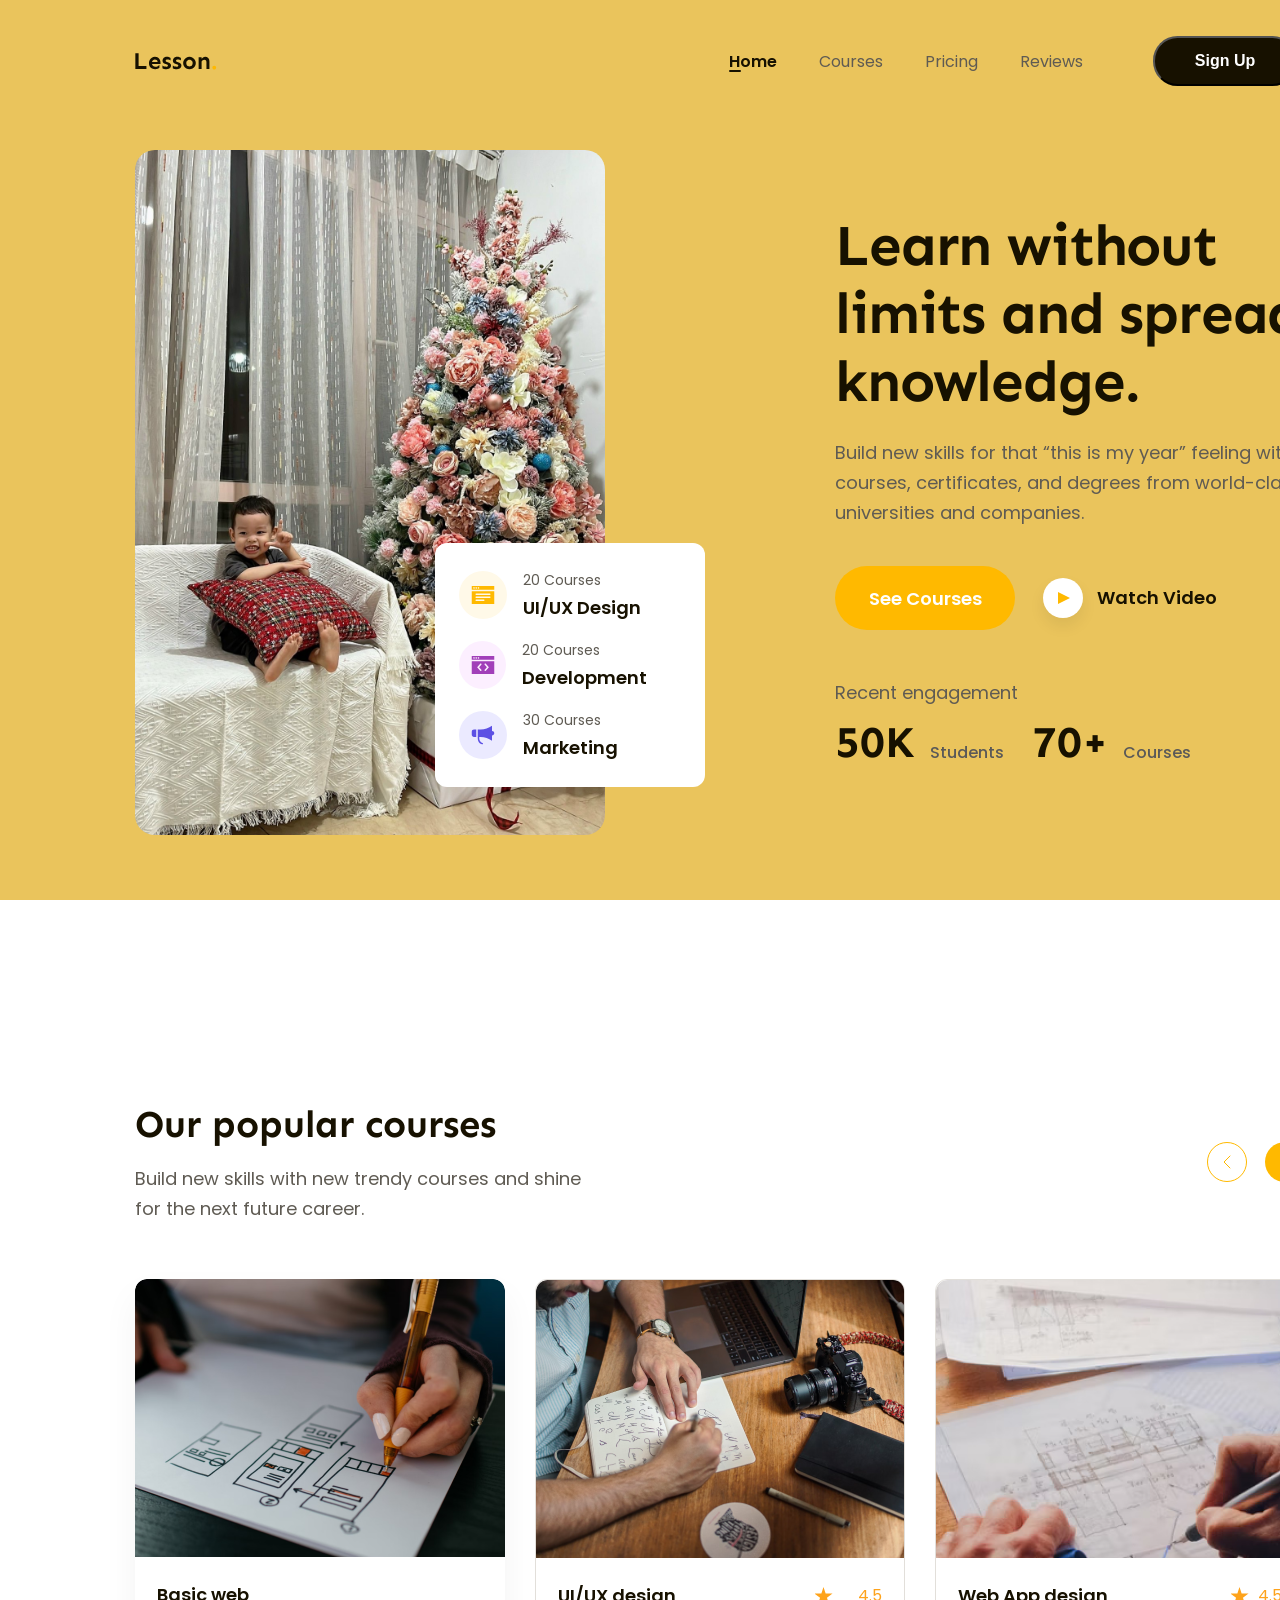
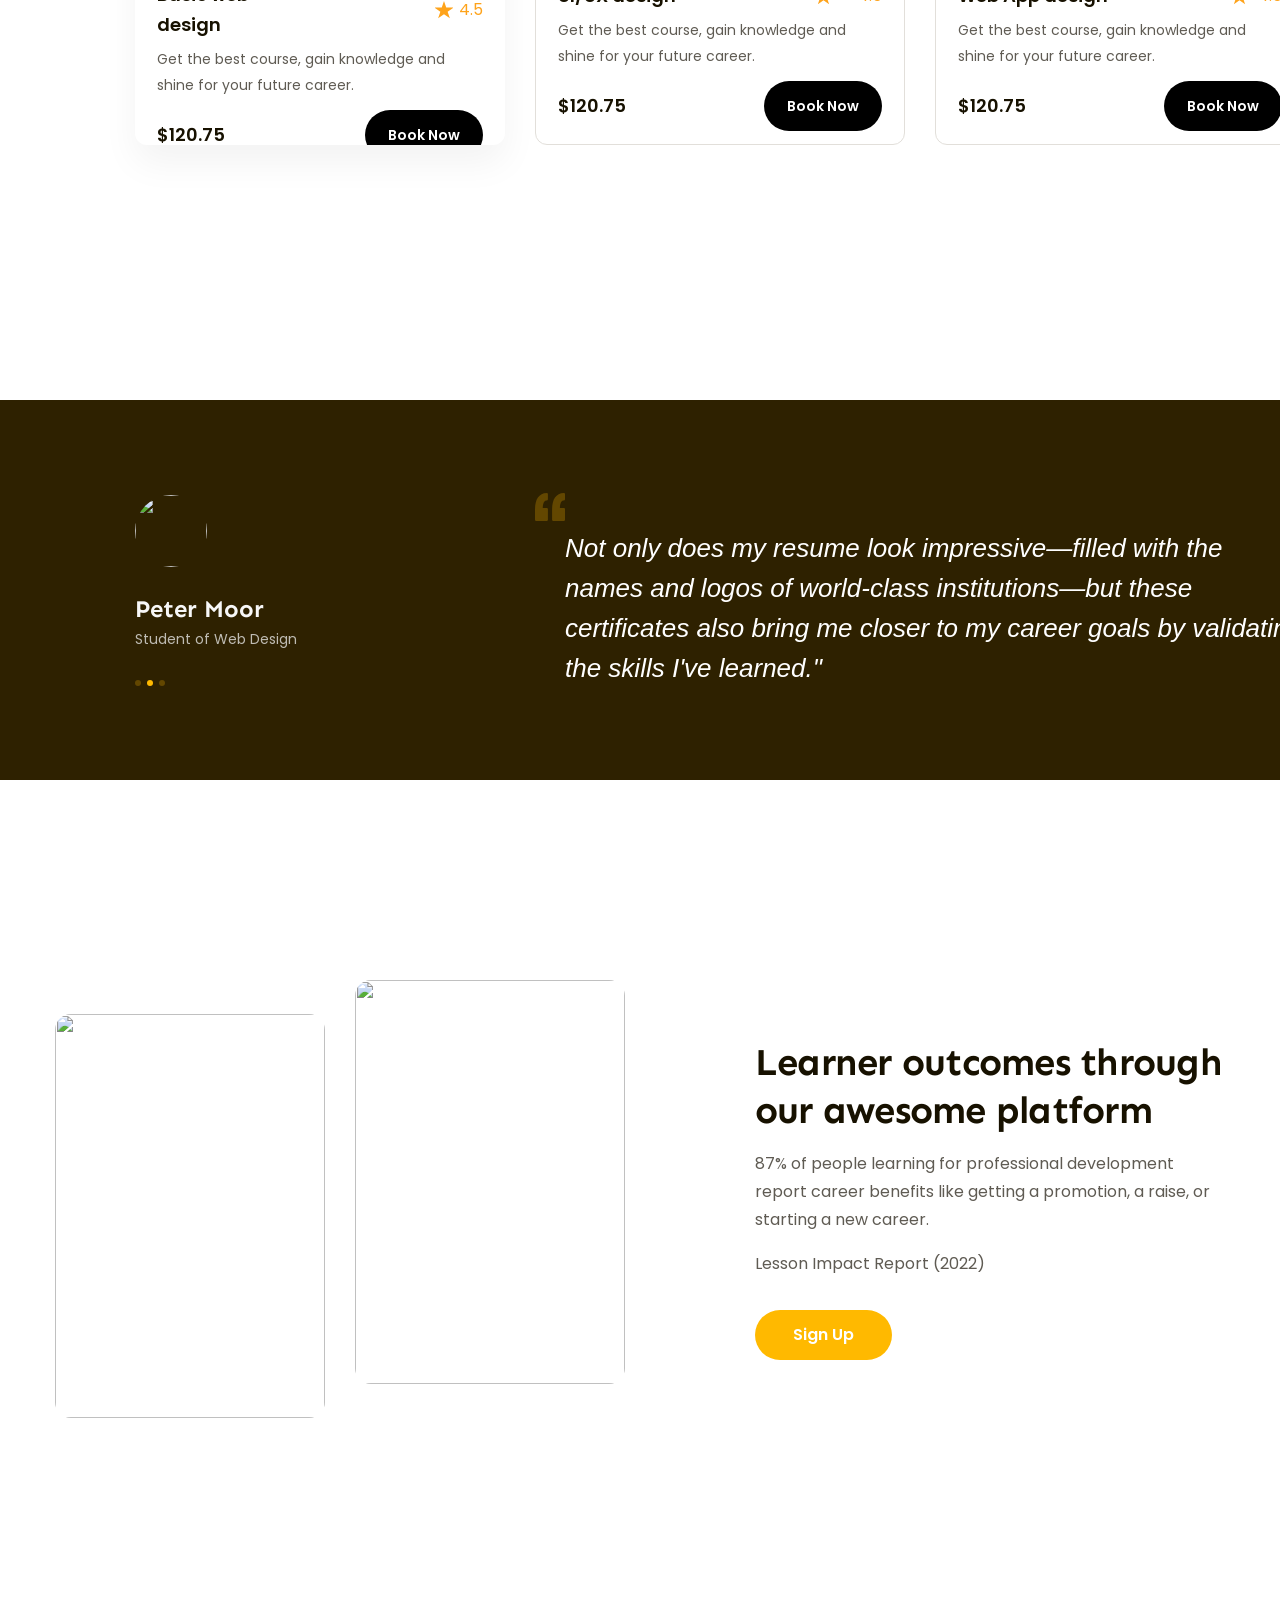
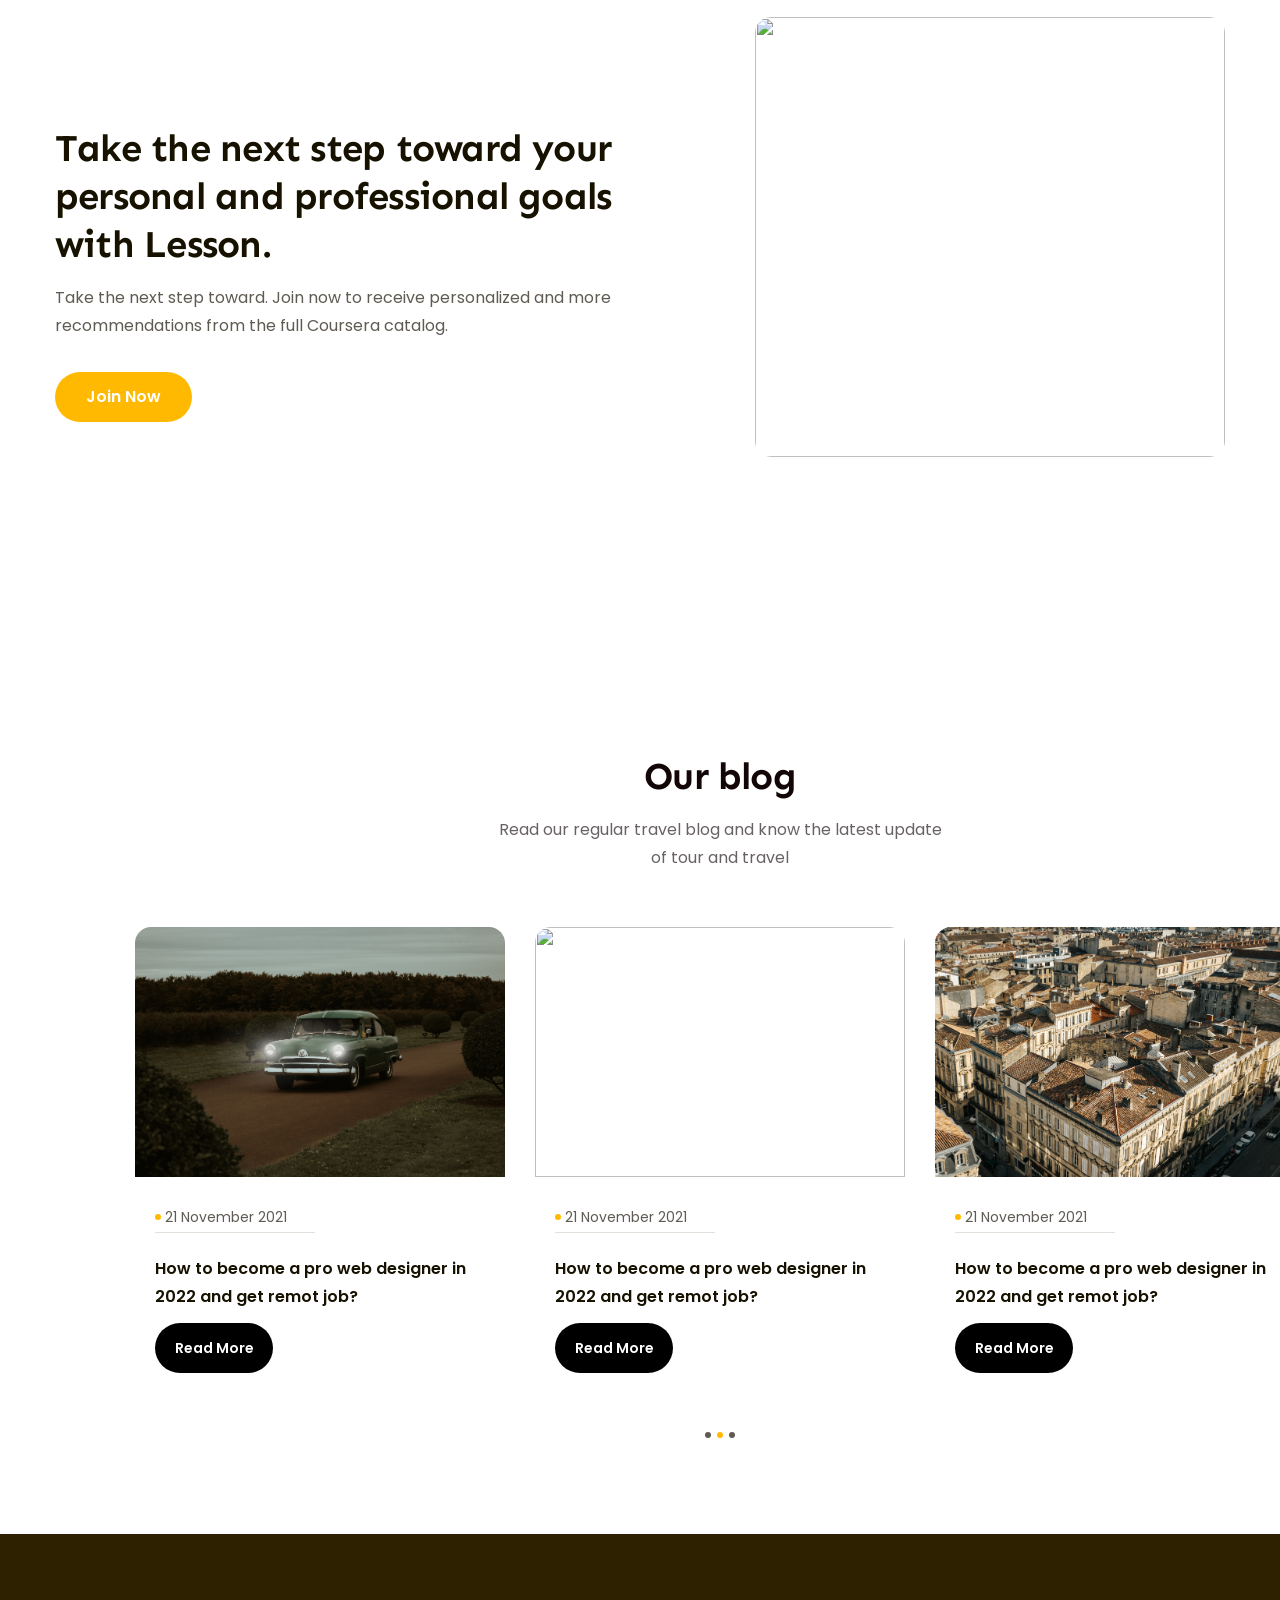
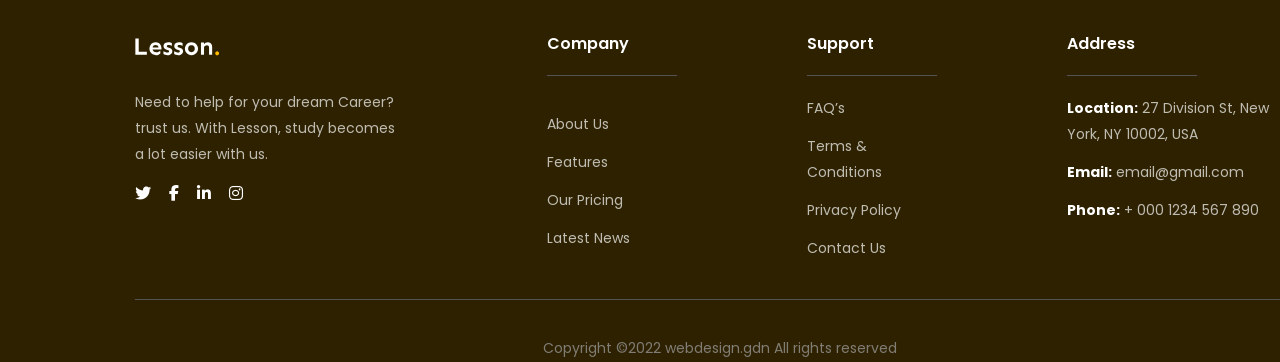
==== commit 79e0e5d9: "13/2" ====
--- a/project2.html
+++ b/project2.html
@@ -1,14 +1,19 @@
 <!DOCTYPE html>
 <html lang="en">
     <head>
-        <!-- font----------------------------------- -->
+        <link
+            rel="stylesheet"
+            href="https://cdnjs.cloudflare.com/ajax/libs/font-awesome/6.3.0/css/all.min.css"
+            integrity="sha512-SzlrxWUlpfuzQ+pcUCosxcglQRNAq/DZjVsC0lE40xsADsfeQoEypE+enwcOiGjk/bSuGGKHEyjSoQ1zVisanQ=="
+            crossorigin="anonymous"
+            referrerpolicy="no-referrer"
+        />
         <link rel="preconnect" href="https://fonts.googleapis.com" />
         <link rel="preconnect" href="https://fonts.gstatic.com" crossorigin />
         <link
             href="https://fonts.googleapis.com/css2?family=Poppins:ital,wght@0,100;0,200;0,300;0,400;0,600;0,700;0,900;1,100;1,200;1,300;1,400;1,500;1,600;1,700;1,800;1,900&family=Sen:wght@700&display=swap"
             rel="stylesheet"
         />
-
         <meta charset="UTF-8" />
         <meta http-equiv="X-UA-Compatible" content="IE=edge" />
         <meta name="viewport" content="width=device-width, initial-scale=1.0" />
@@ -107,7 +112,7 @@
                 </div>
             </div>
 
-            <!-- Our popular courses -->
+            <!-- Our popular courses ---------------------->
             <div class="courses">
                 <!-- row1--------------------- -->
                 <div class="row1">
@@ -177,7 +182,7 @@
                 </div>
             </div>
 
-            <!-- PETER MOOR -->
+            <!-- PETER MOOR -------------------------------->
             <div class="peter">
                 <div class="peter-avatar-block">
                     <img src="./assets/img/avatar-peter.jpg" alt="" />
@@ -196,7 +201,7 @@
                 </div>
             </div>
 
-            <!-- Platform -->
+            <!-- Platform --------------------------------->
             <div class="platform">
                 <img src="./assets/img/platform-img1.jpg" alt="" />
                 <img src="./assets/img/platform-img2.jpg" alt="" />
@@ -212,7 +217,7 @@
                 </div>
             </div>
 
-            <!-- platform 2 -->
+            <!-- platform 2 --------------------------------------->
             <div class="platform2">
                 <div class="info">
                     <h2>
@@ -229,7 +234,7 @@
                 <img src="./assets/img/platform-img2.jpg" alt="" />
             </div>
 
-            <!-- Blog -->
+            <!-- Blog ------------------------------------------------->
             <div class="Blog">
                 <h2>Our blog</h2>
                 <p class="desc">
@@ -268,7 +273,66 @@
                         <a href="#!">Read More</a>
                     </div>
                 </div>
-                <div class="dot"></div>
+                <div class="dots">
+                    <span class="dot"></span>
+                    <span class="dot"></span>
+                    <span class="dot"></span>
+                </div>
+            </div>
+
+            <!-- footer -->
+            <div class="footer">
+                <div class="footer-row">
+                    <div class="column1">
+                        <img
+                            src="./assets/img/logo-footer.svg"
+                            alt="logo-footer"
+                        />
+                        <p>
+                            Need to help for your dream Career? trust us. With
+                            Lesson, study becomes a lot easier with us.
+                        </p>
+                        <div class="social">
+                            <i class="fa-brands fa-twitter"></i>
+                            <i class="fa-brands fa-facebook-f"></i>
+                            <i class="fa-brands fa-linkedin-in"></i>
+                            <i class="fa-brands fa-instagram"></i>
+                        </div>
+                    </div>
+                    <div class="column2">
+                        <h3>Company</h3>
+                        <span></span>
+                        <p>About Us</p>
+                        <p>Features</p>
+                        <p>Our Pricing</p>
+                        <p>Latest News</p>
+                    </div>
+                    <div class="column3">
+                        <h3>Support</h3>
+                        <span></span>
+                        <p>FAQ’s</p>
+                        <p>Terms & Conditions</p>
+                        <p>Privacy Policy</p>
+                        <p>Contact Us</p>
+                    </div>
+                    <div class="column4">
+                        <h3>Address</h3>
+                        <span></span>
+                        <p>
+                            <b style="color: #ffffff">Location:</b> 27 Division
+                            St, New York, NY 10002, USA
+                        </p>
+                        <p>
+                            <b style="color: #ffffff">Email:</b> email@gmail.com
+                        </p>
+                        <p>
+                            <b style="color: #ffffff">Phone:</b> + 000 1234 567
+                            890
+                        </p>
+                    </div>
+                </div>
+                <span class="line"></span>
+                <p class="copy-right">Copyright ©2022 webdesign.gdn All rights reserved</p>
             </div>
         </main>
     </body>
--- a/assets/css/project2.css
+++ b/assets/css/project2.css
@@ -77,10 +77,10 @@
     display: flex;
     align-items: center;
 }
-.hero .img-block,
+/* .hero .img-block,
 .hero .info {
-    /* background-color: yellow; */
-}
+    background-color: yellow;
+} */
 .hero .img-block {
     position: relative;
 }
@@ -376,9 +376,8 @@
     justify-content: center;
     align-items: center;
 }
-.courses .row2 a:hover{
-    background: #FFB900;
-
+.courses .row2 a:hover {
+    background: #ffb900;
 }
 .peter {
     width: 1440px;
@@ -565,7 +564,7 @@
 .Blog {
     width: 1440px;
     height: 878px;
-    background: #ddc06f;
+    /* background: #ddc06f; */
     margin: 200px auto 0;
     padding: 96px 135px;
 }
@@ -667,5 +666,99 @@
 .Blog .row .block a:hover {
     background: #ffb900;
 }
+.Blog .dots {
+    display: flex;
+    margin: 38px auto 0;
+    justify-content: center;
+    gap: 6px;
+}
 .Blog .dot {
-}
+    width: 6px;
+    height: 6px;
+    background: #5f5b53;
+    border-radius: 50%;
+    cursor: pointer;
+}
+.Blog .dots .dot:nth-child(2) {
+    background: #ffb900;
+}
+
+.Blog .dot:hover {
+    background: #ffb900;
+}
+/* footer------------------------------------------ */
+.footer {
+    width: 1440px;
+    height: 428px;
+    background: #2e2100;
+    margin: 0 auto;
+    padding: 96px 135px 28px;
+}
+.footer .footer-row {
+    display: flex;
+    align-items: flex-start;
+}
+
+.footer .column1 img {
+    width: 85px;
+    height: 34px;
+}
+/* phaanf chung--------------=----------------- */
+.footer .footer-row h3 {
+    font-weight: 600;
+    font-size: 16px;
+    line-height: 28px;
+    color: #ffffff;
+}
+.footer p {
+    font-weight: 400;
+    font-size: 14px;
+    line-height: 26px;
+    color: #bfbcb2;
+    margin-top: 12px;
+}
+.footer .footer-row span {
+    display: inline-block;
+    width: 130px;
+    height: 1px;
+    background: #535353;
+    margin-top: 14px;
+}
+/* phan rieng---------------------------------------- */
+.footer .column1 p {
+    width: 267px;
+    height: 78px;
+    margin-top: 18px;
+}
+.footer .column1 .social {
+    margin-top: 18px;
+    display: flex;
+    gap: 18px;
+    color: #ffffff;
+}
+.footer .column2 {
+    margin-left: 145px;
+}
+.footer .column3 {
+    margin-left: 130px;
+    margin-right: 130px;
+}
+
+.footer .column2 p:nth-child(3) {
+    margin-top: 28px;
+}
+.footer .line {
+    display: inline-block;
+    width: 1170px;
+    height: 1px;
+    background: #535353;
+    margin-top: 38px;
+}
+.footer .copy-right {
+    font-weight: 400;
+    font-size: 14px;
+    line-height: 26px;
+    text-align: center;
+    color: #807d74;
+    margin-top: 28px;
+}
